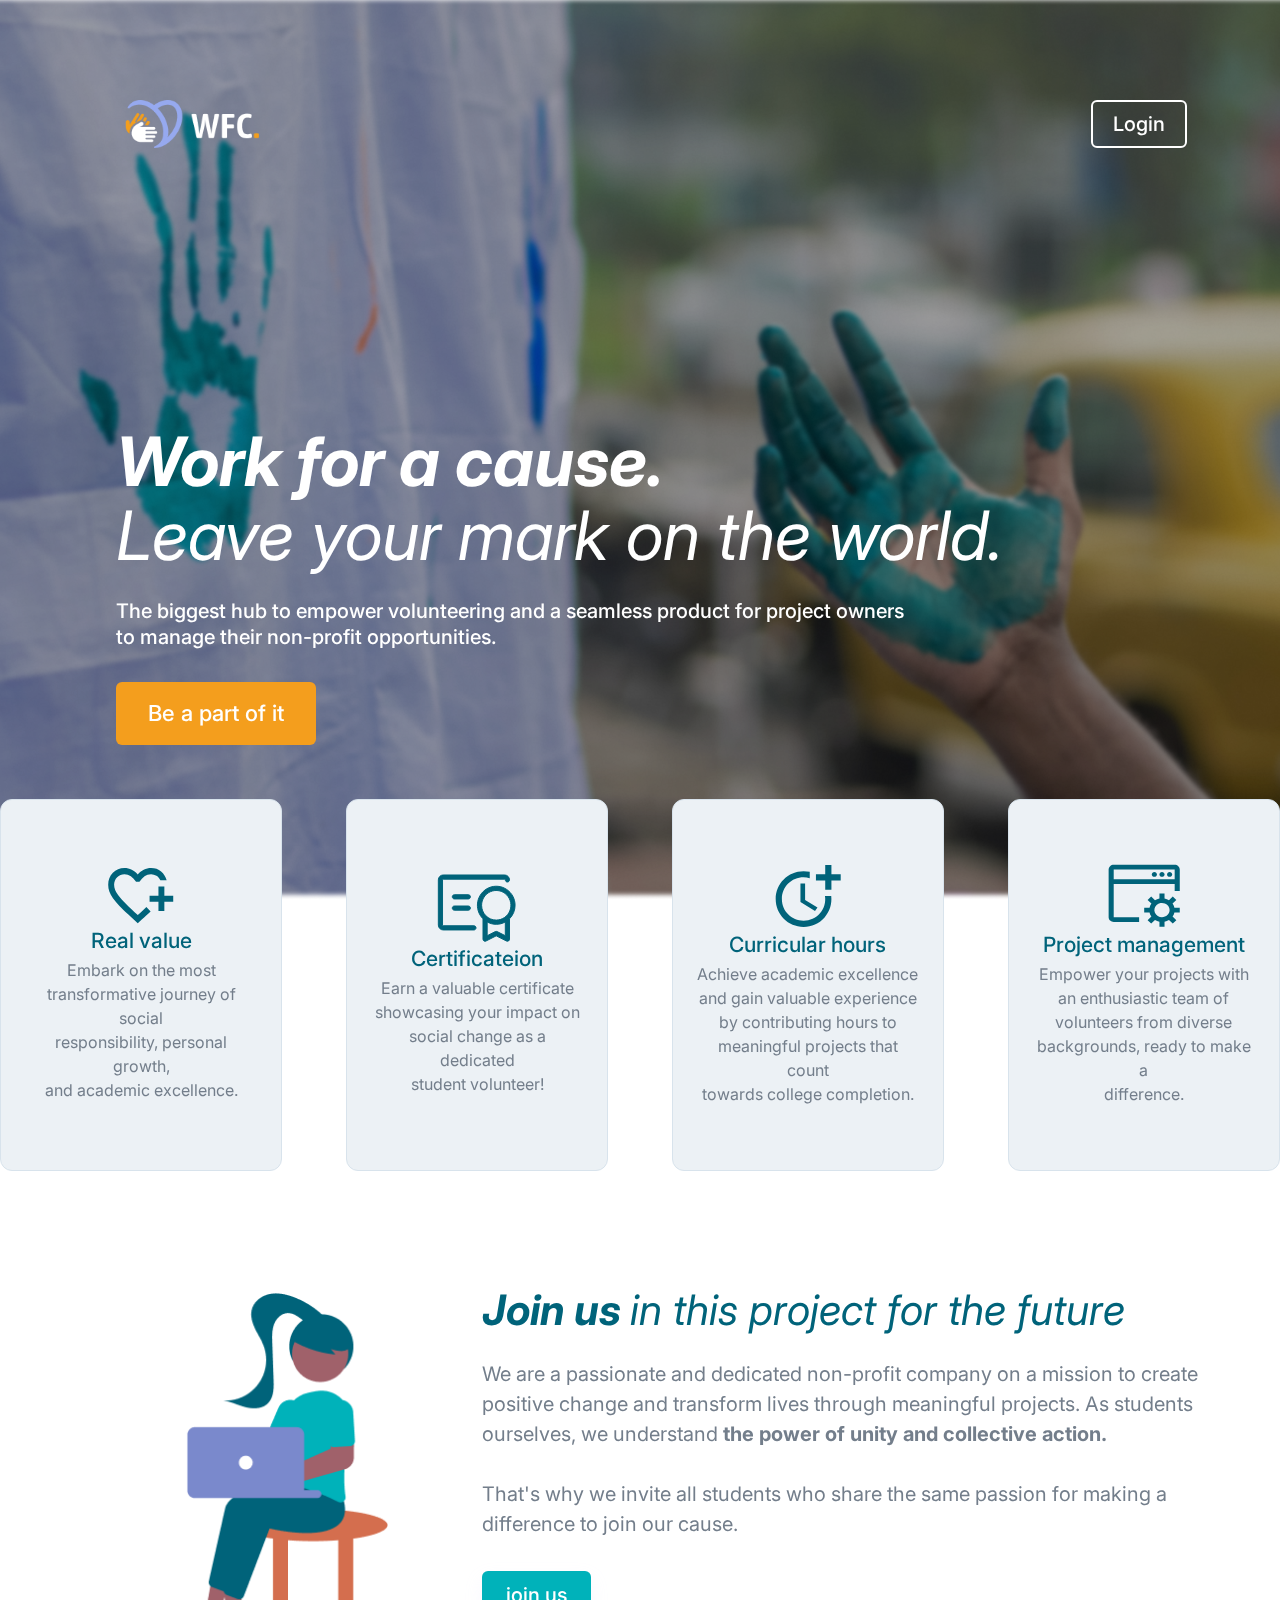
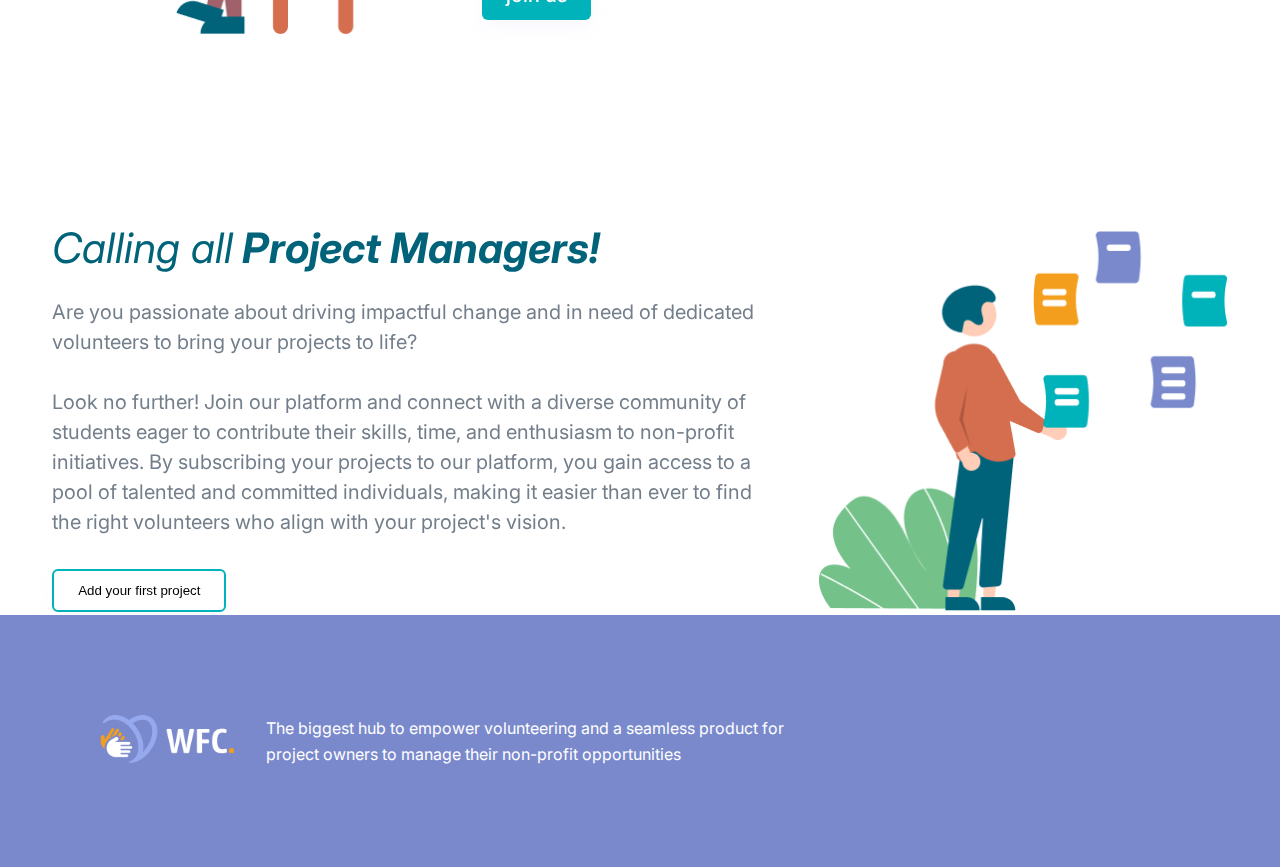
==== index.html @ 785ed345 "Projeto Base Finalizado" ====
<!DOCTYPE html>
<html lang="en">
<head>
    <meta charset="UTF-8">
    <meta name="viewport" content="width=device-width, initial-scale=1.0">
    <title>Landing Page</title>

    <!-- links -->
    <link rel="stylesheet" href="styles/vars.css">
    <link rel="stylesheet" href="styles/footer.css">
    <link rel="stylesheet" href="styles/header.css">
    <link rel="stylesheet" href="styles/main.css">

    <!-- Fonte -->
    <link rel="preconnect" href="https://fonts.googleapis.com">
    <link rel="preconnect" href="https://fonts.gstatic.com" crossorigin>
    <link href="https://fonts.googleapis.com/css2?family=Inter:ital,opsz,wght@0,14..32,100..900;1,14..32,100..900&display=swap" rel="stylesheet">

    
</head>
<body>
    <div>
    <img src="styles/imgs/christy-jacob-Mh-R3YrrHT8-unsplash 1.png" alt="background"
    class="backgroundImg">
    </div>

    <section class="header__section">
        
        <header>
            <div class="header__conteiner">
                <div class="header__conteiner__logo">
                    <img src="styles/imgs/LogoWFC.png" alt="logo">
                </div>
                <div class="header__conteiner__login">
                    <button>
                        Login
                    </button>
                </div>
            </div>
        </header>

        <div class="header__main__conteiner">
            <div class="header__main__title">
                Work for a cause.
                <br>
                <span>Leave your mark on the world.</span>
            </div>

            <div class="header__main__subtitle">
                The biggest hub to empower volunteering and a seamless product for project owners
                <br>
                to manage their non-profit opportunities.
            </div>

            <div class="header__main__button">
                <button>
                    Be a part of it
                </button>
            </div>

        </div>



    </section>

    <main>
        <div class="main__conteiner">
            <div class="main__cards__conteiner">
                <div class="main__card">
                    <img src="styles/imgs/Vector.svg" alt="Heart Logo"
                    class="heart__logo">
                    <span class="main__card__title">
                        Real value
                    </span>
                    <span class="main__card__description">
                        Embark on the most
                        <br>
                        transformative journey of social
                        <br>
                        responsibility, personal growth,
                        <br>
                        and academic excellence.
                    </span>
                </div>
                <div class="main__card">
                    <img src="styles/imgs/Vector (1).svg" alt="Certificate Logo"
                    class="certificateion__logo">
                    <span class="main__card__title">
                        Certificateion
                    </span>
                    <span class="main__card__description">
                        Earn a valuable certificate
                        <br>
                        showcasing your impact on
                        <br>
                        social change as a dedicated
                        <br>
                        student volunteer!
                    </span>
                </div>
                <div class="main__card">
                    <img src="styles/imgs/Group 9.svg" alt="Clock Logo"
                    class="clock__logo">
                    <span class="main__card__title">
                        Curricular hours
                    </span>
                    <span class="main__card__description">
                        Achieve academic excellence
                        <br>
                        and gain valuable experience
                        <br>
                        by contributing hours to
                        <br>
                        meaningful projects that count
                        <br>
                        towards college completion.
                    </span>
                </div>
                <div class="main__card">
                    <img src="styles/imgs/Group 7.svg" alt="Logo Archive"
                    class="archive__logo">
                    <span class="main__card__title">
                        Project management
                    </span>
                    <span class="main__card__description">
                        Empower your projects with
                        <br>
                        an enthusiastic team of
                        <br>
                        volunteers from diverse
                        <br>
                        backgrounds, ready to make a
                        <br>
                        difference.
                    </span>
                </div>
            </div>
            <div class="main__section1__container">
                <div class="main__section1__img">
                    <img src="styles/imgs/Group 10.png" alt="Image Cooperation">
                </div>
                <div class="main__section1__text">
                    <div class="main__section1__text__title">
                        Join us <span>in this project for the future</span>
                    </div>
                    <div class="main__section1__text__description">
                            We are a passionate and dedicated non-profit company on a mission to create
                            <br>
                            positive change and transform lives through meaningful projects. As students
                            <br>
                            ourselves, we understand <span>the power of unity and collective action.</span>
                            <br>
                            <br>
                            That's why we invite all students who share the same passion for making a
                            <br>
                            difference to join our cause.
                    </div>
                    <div class="main__section1__text__button">
                        <button>
                            join us
                        </button>
                    </div>
                </div>
            </div>

             <div>
                <!-- Isso aqui serve pra dar um "double gap" -->
             </div>

            <div class="main__section2__container">
                <div class="main__section2__text">
                    <div class="main__section2__title">
                        <span>Calling all</span> Project Managers!
                    </div>
                    <div class="main__section2__description">
                        Are you passionate about driving impactful change and in need of dedicated
                        <br>
                        volunteers to bring your projects to life?
                        <br>
                        <br>
                        Look no further! Join our platform and connect with a diverse community of
                        <br>
                        students eager to contribute their skills, time, and enthusiasm to non-profit
                        <br>
                        initiatives. By subscribing your projects to our platform, you gain access to a
                        <br>
                        pool of talented and committed individuals, making it easier than ever to find
                        <br>
                        the right volunteers who align with your project's vision. 
                    </div>
                    <div class="main__section2__button">
                        <button>
                            Add your first project
                        </button>
                    </div>
                </div>
                <div class="main__section__img">
                    <img src="styles/imgs/Group 11.png" alt="Image Product Manager">
                </div>
            </div>
        </div>
    </main>


    <footer>
        <div class="footer__conteiner">
            <div class="footer__message">
                <div class="footer__message__logo">
                    <img src="styles/imgs/LogoWFC.png" alt="logo">
                </div>
                <div class="footer__message__text">
                    <span>
                        The biggest hub to empower volunteering and a seamless product for
                        <br>
                        project owners to manage their non-profit opportunities
                    </span>
                </div>
            </div>
        </div>
    </footer>
</body>
</html>
---- styles/vars.css ----
:root {
    font-size: 16px; /* 1rem = 16px */
}

html, body {
    margin: 0;
    padding: 0;
    background-color: #FFFFFF;
  }

.backgroundImg {
    position: absolute;
}
---- styles/footer.css ----
.footer__conteiner {
    z-index: 2;
    background-color: #7A89CC;
    width: 100%;
    padding: 6.25rem 0;
    

    display: flex;
    align-items: center;

    position: sticky;
    bottom: 0;
    left: 0;
    right: 0;
}

.footer__message {
    margin-left: 6.25rem;

    display: flex;
    flex-direction: row;
    gap: 2rem;
}

.footer__message__text span {
    color: white;
    font-family: Inter;
    font-weight: 500px;
    font-size: 1 rem;
    line-height: 1.625rem;
    letter-spacing: 0%;
}

.footer__message__logo img {
    width: 8.375rem;
    height: 3rem;
}
---- styles/header.css ----
/* Section Heading Background */

.backgroundImg {
    width: 100%;
    height: 100%;
    filter: blur(6px);
    filter: brightness(65%);

    position: fixed;
    top: 0;
    left: 0;
    right: 0;
    z-index: 1;
}

/* Section Heading Header */

.header__conteiner {
    display: flex;
    flex-direction: row;
    justify-items: center;
    justify-content: space-between;
    
    position: sticky;
    width: 83vw;
    margin: 6.25rem 7.8rem 17rem 7.8rem;
    z-index: 2;
}

.header__conteiner__logo img {
    width: 8.375rem;
    height: 3rem;
}

.header__conteiner__login button {
    border: solid 2px #FFFFFF;
    width: 6rem;
    height: 3rem;
    border-radius: 6px;
    background: none;
    cursor: pointer;


    color: #FFFFFF;
    font-family: Inter;
    font-weight: 500;
    font-size: 1.25rem; 
    line-height: 1.5125rem; 
    letter-spacing: 0%;


    display: flex;
    justify-content: center;
    align-items: center;
}

/* Section Haeding Content */

.header__main__conteiner {
    position: relative;
    z-index: 2;
    margin-left: 7.25rem;

    display: flex;
    flex-direction: column;
}

.header__main__title {
    font-family: Inter;
    font-weight: 700;
    font-style: italic;
    font-size: 68px;
    line-height: 74px;
    letter-spacing: 0%;
    color: #FFFFFF;
    margin-bottom: 1.625rem;
}

.header__main__title span {
    font-family: Inter;
    font-weight: 400;
    font-size: 68px;
    line-height: 74px;
    letter-spacing: 0%;

}

.header__main__subtitle {
    font-family: Inter;
    font-weight: 500;
    font-size: 20px;
    line-height: 26px;
    letter-spacing: 0%;
    color: #FFFFFF;
    margin-bottom: 2rem;
}

.header__main__button button {
    padding: 1rem 2rem 1rem 2rem ;
    border-radius: 6px;
    border: none;
    background-color: #F49E1D;

    font-family: Inter;
    font-weight: 500;
    font-size: 1.375rem;
    line-height: 31.47px;
    letter-spacing: 0%;
    color: #FFFFFF;
    margin-bottom: 3.375rem;

}
---- styles/main.css ----
.main__conteiner {
    z-index: 2;
    position: relative;
    
    display: flex;
    justify-content: center;
    flex-direction: column;
    gap: 5rem;
    background: linear-gradient(to bottom, transparent 0%, transparent 20%,#FFFFFF 20%, #FFFFFF 100% );
}

/* Main Cards */

.main__cards__conteiner {
    display: flex;
    flex-direction: row;
    gap: 4rem;
    justify-content: center;
    background: linear-gradient(to bottom, transparent 0%, transparent 30%, #FFFFFF 30%, #FFFFFF 100%);

}

.main__card {
    display: flex;
    flex-direction: column;
    justify-content: center;
    align-items: center;

    border-radius: 12px;
    border: solid 1px #D8E3EC;
    background-color: #ECF1F5;
    
    padding: 4rem 1.5rem 4rem 1.5rem;
}

/* Main Cards Logos */

.heart__logo {
    color: #00637A;
    width: 4.1rem;
    height: 3.5rem;
}

.certificateion__logo {
    color: #00637A;
    width: 5rem;
    height: 4.25rem;
}

.clock__logo {
    color: #00637A;
    width: 4.125rem;
    height: 4rem;
}

.archive__logo {
    color: #00637A;
    width: 4.5rem;
    height: 4rem;
}

/* Main Cards Titles & Subtitles */

.main__card__title {
    font-family: Inter;
    font-weight: 500;
    font-size: 21px;
    line-height: 34px;
    letter-spacing: 0%;
    text-align: center;
    color: #00637A;
}

.main__card__description {
    font-family: Inter;
    font-weight: 400;
    font-size: 16px;
    line-height: 24px;
    letter-spacing: 0%;
    color: #737E8B;
    text-align: center;
}

/* Main Section 1*/

.main__section1__container {
    background-color: #FFFFFF;
    padding: 2.625rem 0 2.625rem 0;

    display: flex;
    flex-direction: row;
    justify-content: center;
}

.main__section1__img {
    width: 25rem;
    height: 21rem;

    display: flex;
    justify-content: center;
}

.main__section1__img img {
    width: 13.3rem;
    height: 21.3rem;
}

.main__section1__text {
    display: flex;
    flex-direction: column;
    gap: 2rem;
}

.main__section1__text__title span {
    font-family: Inter;
    font-weight: 400;
    font-size: 42px;
    line-height: 34px;
    letter-spacing: 0%;
    color: #00637A;
}

.main__section1__text__title {
    font-family: Inter;
    font-weight: 700;
    font-style: italic;
    font-size: 42px;
    line-height: 34px;
    letter-spacing: 0%;
    color: #00637A;
}

.main__section1__text__description {
    font-family: Inter;
    font-weight: 400;
    font-size: 20px;
    line-height: 30px;
    letter-spacing: 0%;
    color: #737E8B;
}

.main__section1__text__description span {
    font-family: Inter;
    font-weight: 700;
    font-size: 20px;
    line-height: 30px;
    letter-spacing: 0%;
    color: #737E8B;

}

.main__section1__text__button button {
    padding: 0.75rem 1.5rem 0.75rem 1.5rem;
    border-radius: 6px;
    background-color: #00B2BA;
    border: none;
    cursor: pointer;

    box-shadow: 0px 8px 18px 0px #D5D1FF26;

    font-family: Inter;
    font-weight: 500;
    font-size: 20px;
    line-height: 24.2px;
    letter-spacing: 0%;
    color: #FFFFFF;
}

/* Main Section 2 */

.main__section2__container {
    background-color: #FFFFFF;

    display: flex;
    justify-content: center;
    flex-direction: row;
    gap: 4rem;
}

.main__section2__text {
    display: flex;
    flex-direction: column;
    gap: 2rem;
}

.main__section2__title {
    font-family: Inter;
    font-weight: 700;
    font-style: italic;
    font-size: 42px;
    line-height: 34px;
    letter-spacing: 0%;
    color: #00637A;
}

.main__section2__title span {
    font-family: Inter;
    font-weight: 400;
    font-size: 42px;
    line-height: 34px;
    letter-spacing: 0%;
    color: #00637A;
}

.main__section2__description {
    font-family: Inter;
    font-weight: 400;
    font-size: 20px;
    line-height: 30px;
    letter-spacing: 0%;
    color: #737E8B;
}

.main__section2__button button {
    border: solid 2px #00B2BA;
    box-shadow: 0px 8px 18px 0px #D5D1FF26;
    background: none;
    padding: 0.75rem 1.5rem 0.75rem 1.5rem;
    text-align: center;
    border-radius: 6px;
    cursor: pointer;
}

.main__section__img img {
    width: 25.6rem;
    height: 23.75rem;
}
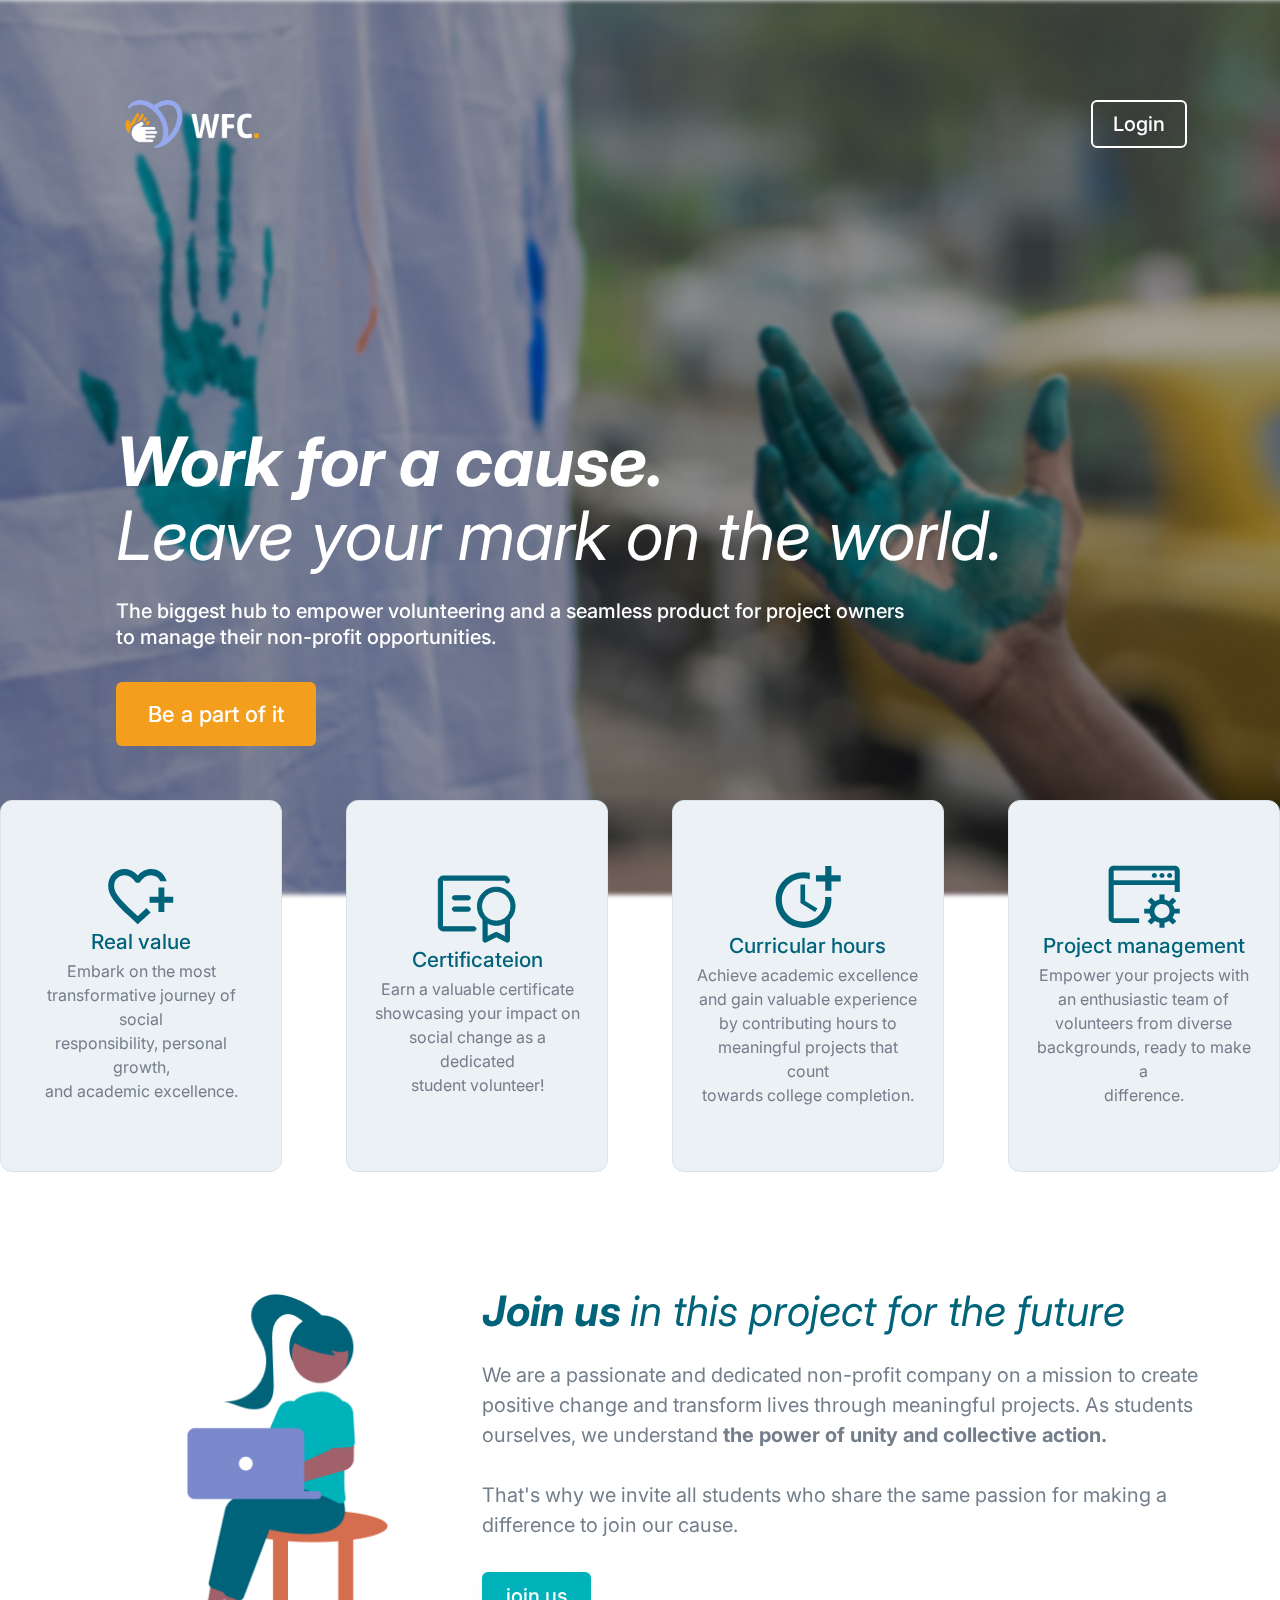
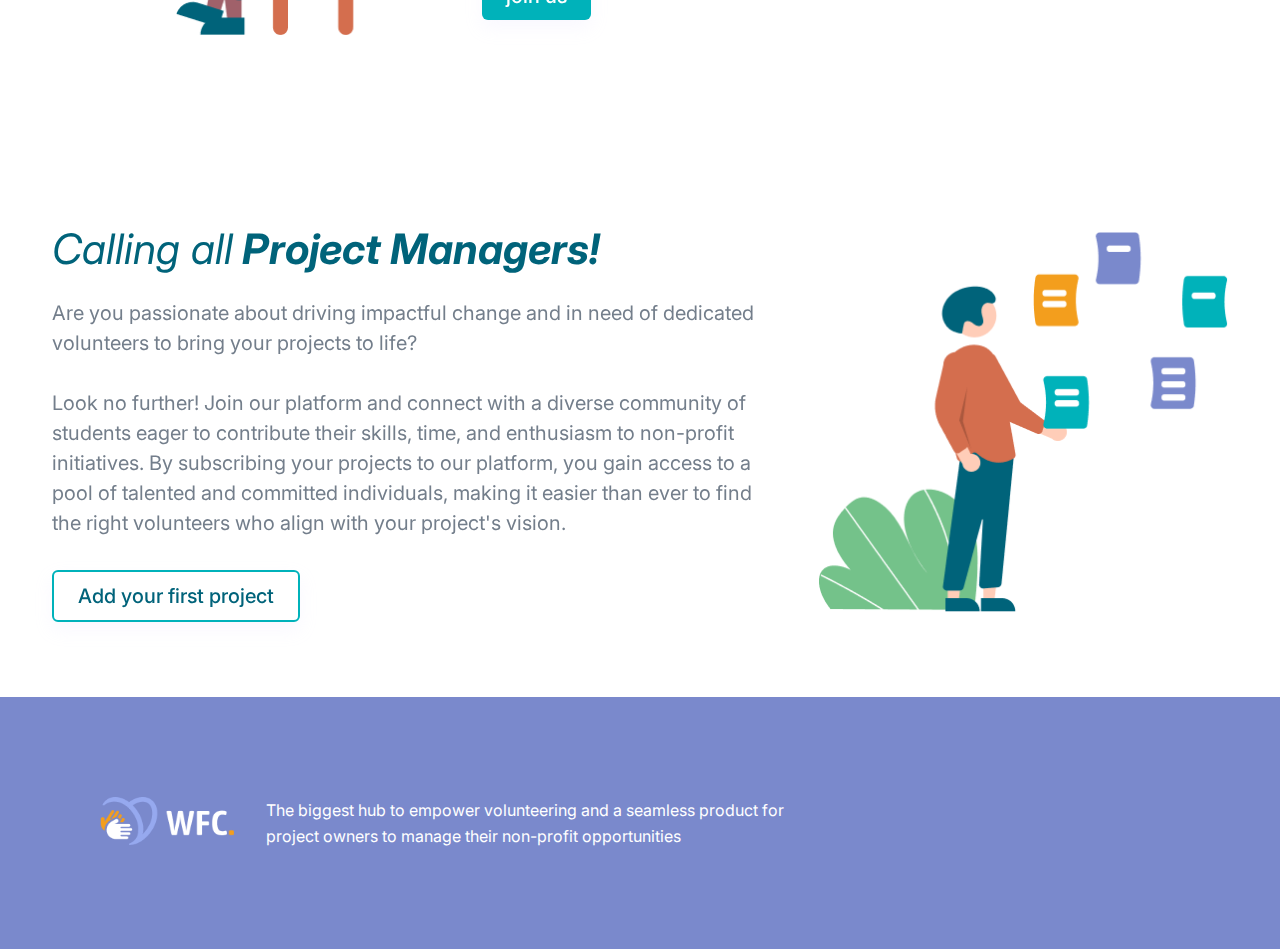
==== commit 3c86a7bc: "Correção Fontes Rem" ====
--- a/index.html
+++ b/index.html
@@ -27,6 +27,7 @@
     <section class="header__section">
         
         <header>
+            <!-- Criar Menu Estatico com background Blur -->
             <div class="header__conteiner">
                 <div class="header__conteiner__logo">
                     <img src="styles/imgs/LogoWFC.png" alt="logo">
@@ -210,11 +211,9 @@
                     <img src="styles/imgs/LogoWFC.png" alt="logo">
                 </div>
                 <div class="footer__message__text">
-                    <span>
-                        The biggest hub to empower volunteering and a seamless product for
-                        <br>
-                        project owners to manage their non-profit opportunities
-                    </span>
+                    The biggest hub to empower volunteering and a seamless product for
+                    <br>
+                    project owners to manage their non-profit opportunities
                 </div>
             </div>
         </div>
--- a/styles/vars.css
+++ b/styles/vars.css
@@ -1,13 +1,5 @@
-:root {
-    font-size: 16px; /* 1rem = 16px */
-}
-
 html, body {
     margin: 0;
     padding: 0;
     background-color: #FFFFFF;
-  }
-
-.backgroundImg {
-    position: absolute;
-}
+  }--- a/styles/footer.css
+++ b/styles/footer.css
@@ -22,7 +22,7 @@
     gap: 2rem;
 }
 
-.footer__message__text span {
+.footer__message__text {
     color: white;
     font-family: Inter;
     font-weight: 500px;
--- a/styles/header.css
+++ b/styles/header.css
@@ -69,7 +69,7 @@
     font-family: Inter;
     font-weight: 700;
     font-style: italic;
-    font-size: 68px;
+    font-size: 4.25rem;
     line-height: 74px;
     letter-spacing: 0%;
     color: #FFFFFF;
@@ -79,7 +79,7 @@
 .header__main__title span {
     font-family: Inter;
     font-weight: 400;
-    font-size: 68px;
+    font-size: 4.25rem;
     line-height: 74px;
     letter-spacing: 0%;
 
@@ -88,8 +88,8 @@
 .header__main__subtitle {
     font-family: Inter;
     font-weight: 500;
-    font-size: 20px;
-    line-height: 26px;
+    font-size: 1.25rem;
+    line-height: 1.625rem;
     letter-spacing: 0%;
     color: #FFFFFF;
     margin-bottom: 2rem;
@@ -104,7 +104,7 @@
     font-family: Inter;
     font-weight: 500;
     font-size: 1.375rem;
-    line-height: 31.47px;
+    line-height: 2rem;
     letter-spacing: 0%;
     color: #FFFFFF;
     margin-bottom: 3.375rem;
--- a/styles/main.css
+++ b/styles/main.css
@@ -16,7 +16,7 @@
     flex-direction: row;
     gap: 4rem;
     justify-content: center;
-    background: linear-gradient(to bottom, transparent 0%, transparent 30%, #FFFFFF 30%, #FFFFFF 100%);
+    background: linear-gradient(to bottom, transparent 0%, transparent 40%, #FFFFFF 40%, #FFFFFF 100%);
 
 }
 
@@ -64,7 +64,7 @@
 .main__card__title {
     font-family: Inter;
     font-weight: 500;
-    font-size: 21px;
+    font-size: 1.3rem;
     line-height: 34px;
     letter-spacing: 0%;
     text-align: center;
@@ -74,8 +74,8 @@
 .main__card__description {
     font-family: Inter;
     font-weight: 400;
-    font-size: 16px;
-    line-height: 24px;
+    font-size: 1rem;
+    line-height: 1.5rem;
     letter-spacing: 0%;
     color: #737E8B;
     text-align: center;
@@ -114,8 +114,8 @@
 .main__section1__text__title span {
     font-family: Inter;
     font-weight: 400;
-    font-size: 42px;
-    line-height: 34px;
+    font-size: 2.625rem;
+    line-height: 2.125rem;
     letter-spacing: 0%;
     color: #00637A;
 }
@@ -124,8 +124,8 @@
     font-family: Inter;
     font-weight: 700;
     font-style: italic;
-    font-size: 42px;
-    line-height: 34px;
+    font-size: 2.625rem;
+    line-height: 2.125rem;
     letter-spacing: 0%;
     color: #00637A;
 }
@@ -133,8 +133,8 @@
 .main__section1__text__description {
     font-family: Inter;
     font-weight: 400;
-    font-size: 20px;
-    line-height: 30px;
+    font-size: 1.25rem;
+    line-height: 1.875rem;
     letter-spacing: 0%;
     color: #737E8B;
 }
@@ -142,8 +142,8 @@
 .main__section1__text__description span {
     font-family: Inter;
     font-weight: 700;
-    font-size: 20px;
-    line-height: 30px;
+    font-size: 1.25rem;
+    line-height: 1.875rem;
     letter-spacing: 0%;
     color: #737E8B;
 
@@ -160,8 +160,8 @@
 
     font-family: Inter;
     font-weight: 500;
-    font-size: 20px;
-    line-height: 24.2px;
+    font-size: 1.25rem;
+    line-height: 1.5rem;
     letter-spacing: 0%;
     color: #FFFFFF;
 }
@@ -175,6 +175,7 @@
     justify-content: center;
     flex-direction: row;
     gap: 4rem;
+    margin-bottom: 4.7rem;
 }
 
 .main__section2__text {
@@ -187,8 +188,8 @@
     font-family: Inter;
     font-weight: 700;
     font-style: italic;
-    font-size: 42px;
-    line-height: 34px;
+    font-size: 2.625rem;
+    line-height: 2.125rem;
     letter-spacing: 0%;
     color: #00637A;
 }
@@ -196,8 +197,8 @@
 .main__section2__title span {
     font-family: Inter;
     font-weight: 400;
-    font-size: 42px;
-    line-height: 34px;
+    font-size: 2.625rem;
+    line-height: 2.125rem;
     letter-spacing: 0%;
     color: #00637A;
 }
@@ -205,8 +206,8 @@
 .main__section2__description {
     font-family: Inter;
     font-weight: 400;
-    font-size: 20px;
-    line-height: 30px;
+    font-size: 1.25rem;
+    line-height: 1.875rem;
     letter-spacing: 0%;
     color: #737E8B;
 }
@@ -219,6 +220,13 @@
     text-align: center;
     border-radius: 6px;
     cursor: pointer;
+
+    font-family: Inter;
+    font-weight: 500;
+    font-size: 1.25rem;
+    line-height: 1.5rem;
+    letter-spacing: 0%;
+    color: #00637A;
 }
 
 .main__section__img img {
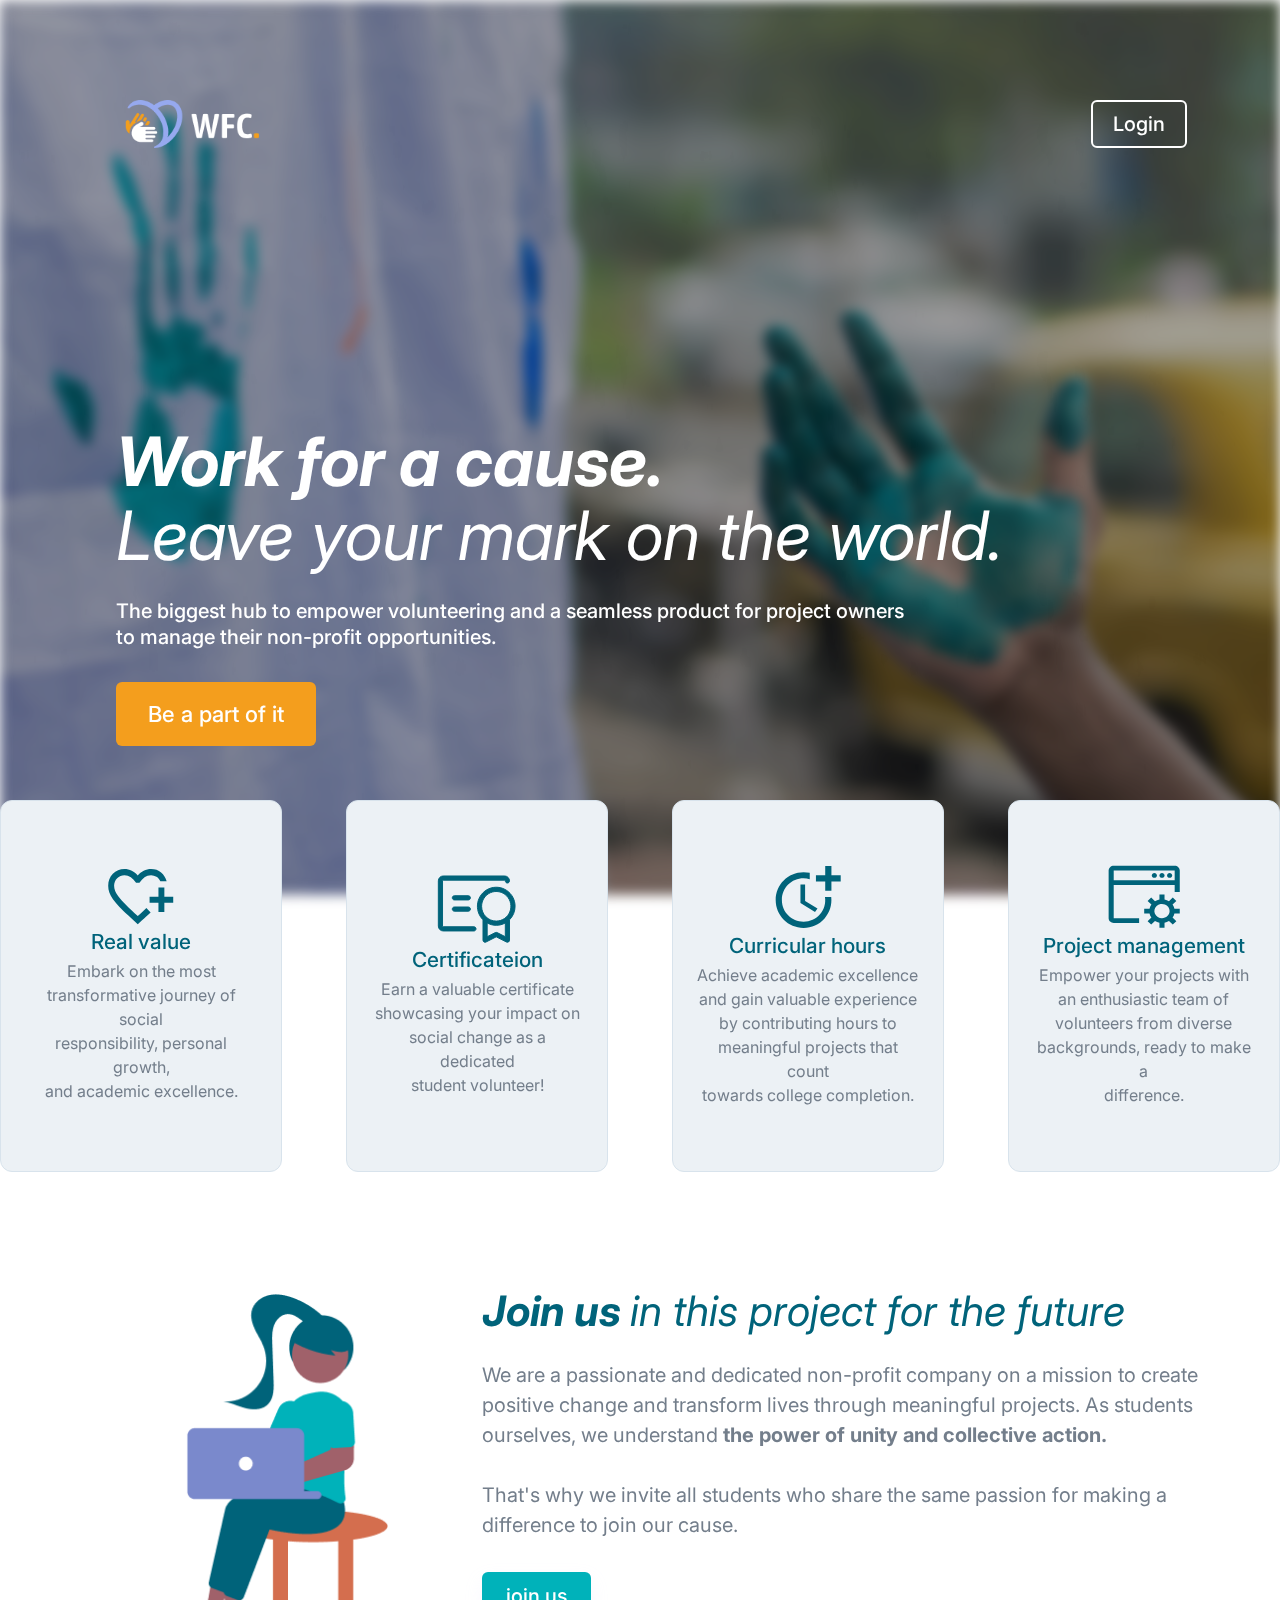
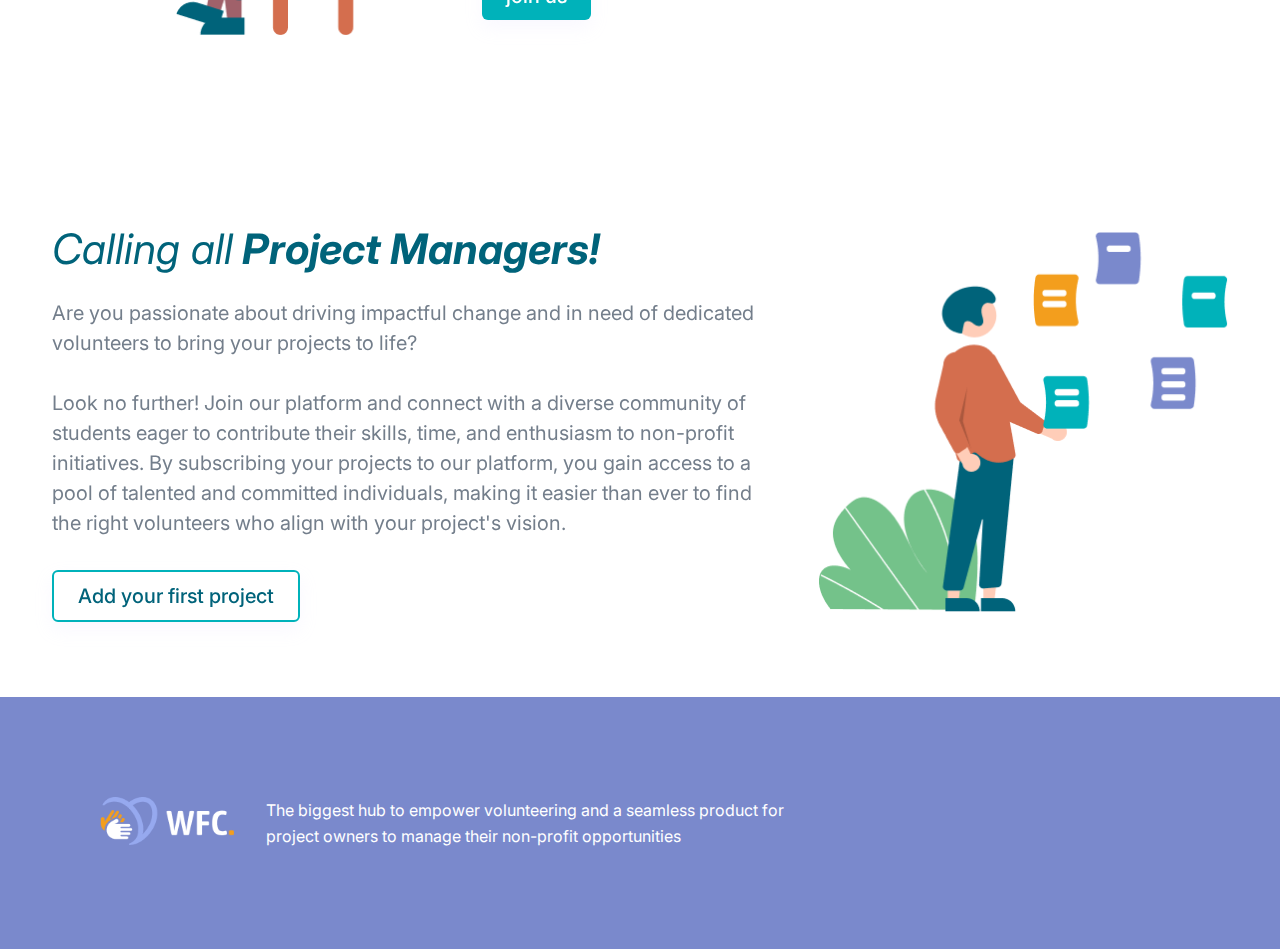
==== commit 8463d151: "Background e Vars" ====
--- a/index.html
+++ b/index.html
@@ -19,13 +19,7 @@
     
 </head>
 <body>
-    <div>
-    <img src="styles/imgs/christy-jacob-Mh-R3YrrHT8-unsplash 1.png" alt="background"
-    class="backgroundImg">
-    </div>
-
     <section class="header__section">
-        
         <header>
             <!-- Criar Menu Estatico com background Blur -->
             <div class="header__conteiner">
--- a/styles/vars.css
+++ b/styles/vars.css
@@ -1,5 +1,32 @@
 html, body {
     margin: 0;
     padding: 0;
-    background-color: #FFFFFF;
-  }+  }
+
+body::before {
+    content: "";
+    position: fixed;
+    filter: blur(6px) brightness(65%);
+    top: 0;
+    left: 0;
+    width: 100%;
+    height: 100%;
+    background-image: url("../styles/imgs/christy-jacob-Mh-R3YrrHT8-unsplash\ 1.png");
+    background-attachment: fixed;
+    background-size: cover;
+    background-position: center;
+    z-index: -1;
+  }
+  
+
+  :root {
+    --color-one: #FFFFFF;
+    --color-two: #ECF1F5;
+    --color-three: #D8E3EC;
+    --color-four: #00637A;
+    --color-five: #737E8B;
+    --color-six: #F49E1D;
+    --color-seven: #7A89CC;
+    --color-eigth: #00B2BA;
+  }
+  --- a/styles/footer.css
+++ b/styles/footer.css
@@ -1,10 +1,9 @@
 .footer__conteiner {
     z-index: 2;
-    background-color: #7A89CC;
+    background-color: var(--color-seven);
     width: 100%;
     padding: 6.25rem 0;
     
-
     display: flex;
     align-items: center;
 
@@ -23,7 +22,7 @@
 }
 
 .footer__message__text {
-    color: white;
+    color: var(--color-one);
     font-family: Inter;
     font-weight: 500px;
     font-size: 1 rem;
@@ -34,5 +33,4 @@
 .footer__message__logo img {
     width: 8.375rem;
     height: 3rem;
-}
-
+}--- a/styles/header.css
+++ b/styles/header.css
@@ -1,18 +1,3 @@
-/* Section Heading Background */
-
-.backgroundImg {
-    width: 100%;
-    height: 100%;
-    filter: blur(6px);
-    filter: brightness(65%);
-
-    position: fixed;
-    top: 0;
-    left: 0;
-    right: 0;
-    z-index: 1;
-}
-
 /* Section Heading Header */
 
 .header__conteiner {
@@ -33,21 +18,19 @@
 }
 
 .header__conteiner__login button {
-    border: solid 2px #FFFFFF;
+    border: solid 2px var(--color-one);
     width: 6rem;
     height: 3rem;
     border-radius: 6px;
     background: none;
     cursor: pointer;
 
-
-    color: #FFFFFF;
+    color: var(--color-one);
     font-family: Inter;
     font-weight: 500;
     font-size: 1.25rem; 
     line-height: 1.5125rem; 
     letter-spacing: 0%;
-
 
     display: flex;
     justify-content: center;
@@ -72,7 +55,7 @@
     font-size: 4.25rem;
     line-height: 74px;
     letter-spacing: 0%;
-    color: #FFFFFF;
+    color: var(--color-one);
     margin-bottom: 1.625rem;
 }
 
@@ -82,7 +65,6 @@
     font-size: 4.25rem;
     line-height: 74px;
     letter-spacing: 0%;
-
 }
 
 .header__main__subtitle {
@@ -91,22 +73,21 @@
     font-size: 1.25rem;
     line-height: 1.625rem;
     letter-spacing: 0%;
-    color: #FFFFFF;
+    color: var(--color-one);
     margin-bottom: 2rem;
 }
 
 .header__main__button button {
-    padding: 1rem 2rem 1rem 2rem ;
+    padding: 1rem 2rem 1rem 2rem;
     border-radius: 6px;
     border: none;
-    background-color: #F49E1D;
+    background-color: var(--color-six);
 
     font-family: Inter;
     font-weight: 500;
     font-size: 1.375rem;
     line-height: 2rem;
     letter-spacing: 0%;
-    color: #FFFFFF;
+    color: var(--color-one);
     margin-bottom: 3.375rem;
-
-}+}
--- a/styles/main.css
+++ b/styles/main.css
@@ -6,7 +6,7 @@
     justify-content: center;
     flex-direction: column;
     gap: 5rem;
-    background: linear-gradient(to bottom, transparent 0%, transparent 20%,#FFFFFF 20%, #FFFFFF 100% );
+    background: linear-gradient(to bottom, transparent 0%, transparent 20%, var(--color-one) 20%, var(--color-one) 100% );
 }
 
 /* Main Cards */
@@ -16,8 +16,7 @@
     flex-direction: row;
     gap: 4rem;
     justify-content: center;
-    background: linear-gradient(to bottom, transparent 0%, transparent 40%, #FFFFFF 40%, #FFFFFF 100%);
-
+    background: linear-gradient(to bottom, transparent 0%, transparent 40%, var(--color-one) 40%, var(--color-one) 100%);
 }
 
 .main__card {
@@ -27,8 +26,8 @@
     align-items: center;
 
     border-radius: 12px;
-    border: solid 1px #D8E3EC;
-    background-color: #ECF1F5;
+    border: solid 1px var(--color-three);
+    background-color: var(--color-two);
     
     padding: 4rem 1.5rem 4rem 1.5rem;
 }
@@ -36,25 +35,25 @@
 /* Main Cards Logos */
 
 .heart__logo {
-    color: #00637A;
+    color: var(--color-four);
     width: 4.1rem;
     height: 3.5rem;
 }
 
 .certificateion__logo {
-    color: #00637A;
+    color: var(--color-four);
     width: 5rem;
     height: 4.25rem;
 }
 
 .clock__logo {
-    color: #00637A;
+    color: var(--color-four);
     width: 4.125rem;
     height: 4rem;
 }
 
 .archive__logo {
-    color: #00637A;
+    color: var(--color-four);
     width: 4.5rem;
     height: 4rem;
 }
@@ -68,7 +67,7 @@
     line-height: 34px;
     letter-spacing: 0%;
     text-align: center;
-    color: #00637A;
+    color: var(--color-four);
 }
 
 .main__card__description {
@@ -77,14 +76,14 @@
     font-size: 1rem;
     line-height: 1.5rem;
     letter-spacing: 0%;
-    color: #737E8B;
+    color: var(--color-five);
     text-align: center;
 }
 
 /* Main Section 1*/
 
 .main__section1__container {
-    background-color: #FFFFFF;
+    background-color: var(--color-one);
     padding: 2.625rem 0 2.625rem 0;
 
     display: flex;
@@ -117,7 +116,7 @@
     font-size: 2.625rem;
     line-height: 2.125rem;
     letter-spacing: 0%;
-    color: #00637A;
+    color: var(--color-four);
 }
 
 .main__section1__text__title {
@@ -127,7 +126,7 @@
     font-size: 2.625rem;
     line-height: 2.125rem;
     letter-spacing: 0%;
-    color: #00637A;
+    color: var(--color-four);
 }
 
 .main__section1__text__description {
@@ -136,7 +135,7 @@
     font-size: 1.25rem;
     line-height: 1.875rem;
     letter-spacing: 0%;
-    color: #737E8B;
+    color: var(--color-five);
 }
 
 .main__section1__text__description span {
@@ -145,14 +144,13 @@
     font-size: 1.25rem;
     line-height: 1.875rem;
     letter-spacing: 0%;
-    color: #737E8B;
-
+    color: var(--color-five);
 }
 
 .main__section1__text__button button {
     padding: 0.75rem 1.5rem 0.75rem 1.5rem;
     border-radius: 6px;
-    background-color: #00B2BA;
+    background-color: var(--color-eigth);
     border: none;
     cursor: pointer;
 
@@ -163,13 +161,13 @@
     font-size: 1.25rem;
     line-height: 1.5rem;
     letter-spacing: 0%;
-    color: #FFFFFF;
+    color: var(--color-one);
 }
 
 /* Main Section 2 */
 
 .main__section2__container {
-    background-color: #FFFFFF;
+    background-color: var(--color-one);
 
     display: flex;
     justify-content: center;
@@ -191,7 +189,7 @@
     font-size: 2.625rem;
     line-height: 2.125rem;
     letter-spacing: 0%;
-    color: #00637A;
+    color: var(--color-four);
 }
 
 .main__section2__title span {
@@ -200,7 +198,7 @@
     font-size: 2.625rem;
     line-height: 2.125rem;
     letter-spacing: 0%;
-    color: #00637A;
+    color: var(--color-four);
 }
 
 .main__section2__description {
@@ -209,7 +207,7 @@
     font-size: 1.25rem;
     line-height: 1.875rem;
     letter-spacing: 0%;
-    color: #737E8B;
+    color: var(--color-five);
 }
 
 .main__section2__button button {
@@ -226,12 +224,10 @@
     font-size: 1.25rem;
     line-height: 1.5rem;
     letter-spacing: 0%;
-    color: #00637A;
+    color: var(--color-four);
 }
 
 .main__section__img img {
     width: 25.6rem;
     height: 23.75rem;
 }
-
-
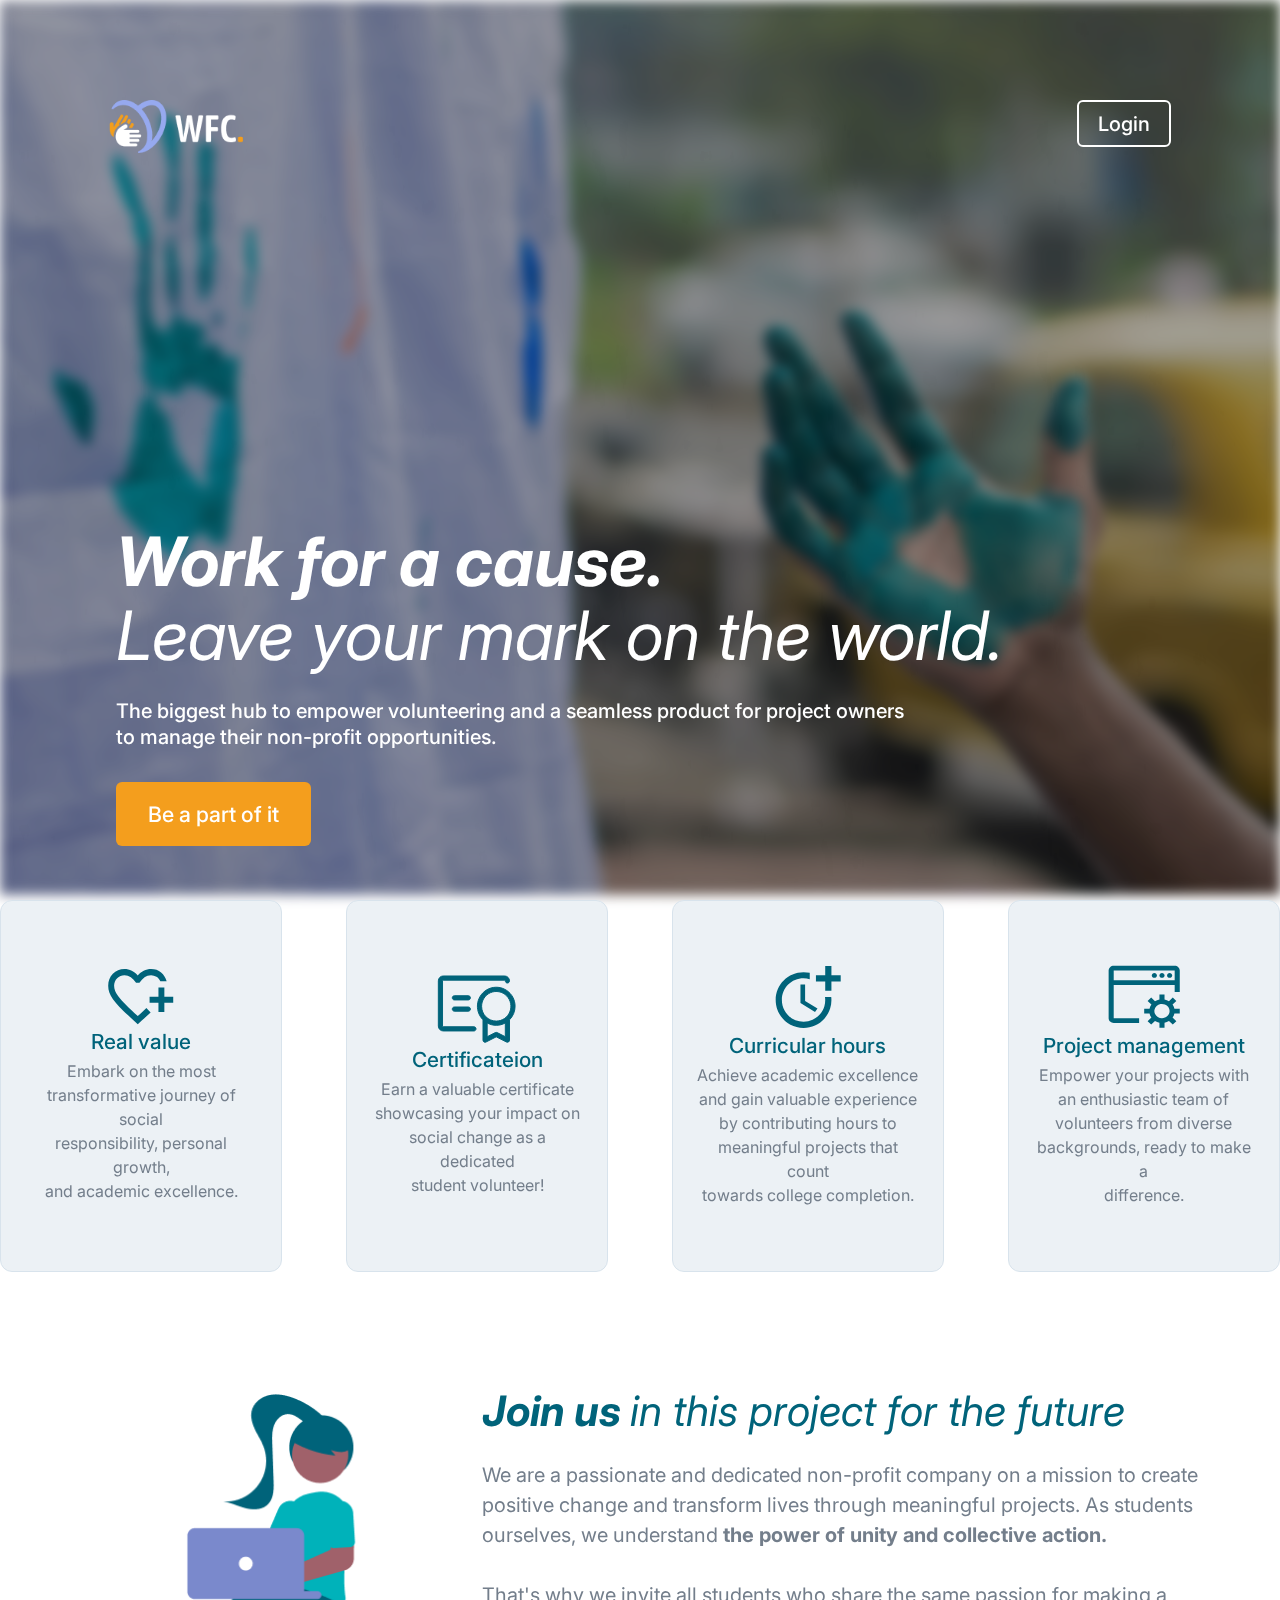
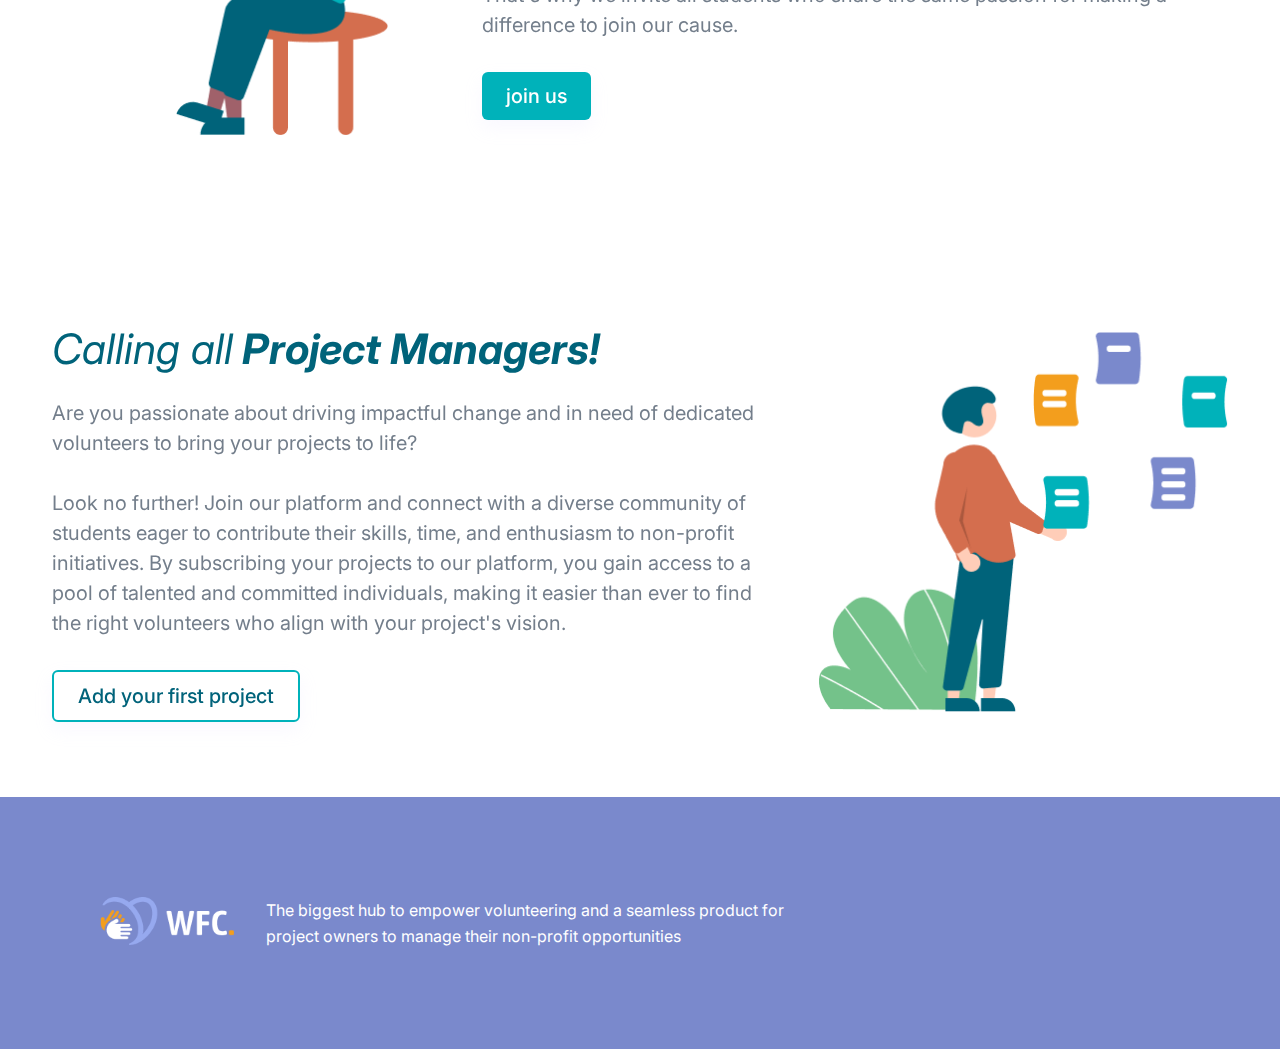
==== commit 5ab00d89: "Layout Flexivel e Inicio de Responsividade" ====
--- a/index.html
+++ b/index.html
@@ -10,6 +10,7 @@
     <link rel="stylesheet" href="styles/footer.css">
     <link rel="stylesheet" href="styles/header.css">
     <link rel="stylesheet" href="styles/main.css">
+    <link rel="stylesheet" href="styles/media-queries.css">
 
     <!-- Fonte -->
     <link rel="preconnect" href="https://fonts.googleapis.com">
@@ -19,45 +20,40 @@
     
 </head>
 <body>
-    <section class="header__section">
         <header>
-            <!-- Criar Menu Estatico com background Blur -->
             <div class="header__conteiner">
-                <div class="header__conteiner__logo">
-                    <img src="styles/imgs/LogoWFC.png" alt="logo">
-                </div>
-                <div class="header__conteiner__login">
+                <div class="header__conteiner__content">
+                    <div class="header__conteiner__logo">
+                        <img src="styles/imgs/LogoWFC.png" alt="logo">
+                    </div>
+                    <div class="header__conteiner__login">
+                        <button>
+                            Login
+                        </button>
+                    </div>
+                </div>
+            </div>
+
+            <div class="header__main__conteiner">
+                <div class="header__main__title">
+                    Work for a cause.
+                    <br>
+                    <span>Leave your mark on the world.</span>
+                </div>
+    
+                <div class="header__main__subtitle">
+                    The biggest hub to empower volunteering and a seamless product for project owners
+                    <br>
+                    to manage their non-profit opportunities.
+                </div>
+    
+                <div class="header__main__button">
                     <button>
-                        Login
+                        Be a part of it
                     </button>
                 </div>
             </div>
         </header>
-
-        <div class="header__main__conteiner">
-            <div class="header__main__title">
-                Work for a cause.
-                <br>
-                <span>Leave your mark on the world.</span>
-            </div>
-
-            <div class="header__main__subtitle">
-                The biggest hub to empower volunteering and a seamless product for project owners
-                <br>
-                to manage their non-profit opportunities.
-            </div>
-
-            <div class="header__main__button">
-                <button>
-                    Be a part of it
-                </button>
-            </div>
-
-        </div>
-
-
-
-    </section>
 
     <main>
         <div class="main__conteiner">
@@ -212,5 +208,7 @@
             </div>
         </div>
     </footer>
+
+    <script src="script.js/teste"></script>
 </body>
 </html>--- a/styles/vars.css
+++ b/styles/vars.css
@@ -18,7 +18,6 @@
     z-index: -1;
   }
   
-
   :root {
     --color-one: #FFFFFF;
     --color-two: #ECF1F5;
@@ -29,4 +28,3 @@
     --color-seven: #7A89CC;
     --color-eigth: #00B2BA;
   }
-  --- a/styles/header.css
+++ b/styles/header.css
@@ -1,6 +1,18 @@
 /* Section Heading Header */
 
+header {
+    display: flex;
+    flex-direction: column;
+    height: 100vh;
+}
+
 .header__conteiner {
+    display: flex;
+    justify-content: center;
+    margin: 6.25rem 0 auto 0;
+}
+
+.header__conteiner__content {
     display: flex;
     flex-direction: row;
     justify-items: center;
@@ -8,19 +20,18 @@
     
     position: sticky;
     width: 83vw;
-    margin: 6.25rem 7.8rem 17rem 7.8rem;
-    z-index: 2;
+    z-index: 3;
 }
 
 .header__conteiner__logo img {
     width: 8.375rem;
-    height: 3rem;
+    height: auto;
+    max-width: 100%;
 }
 
 .header__conteiner__login button {
     border: solid 2px var(--color-one);
-    width: 6rem;
-    height: 3rem;
+    padding: 0.6rem 1.2rem;
     border-radius: 6px;
     background: none;
     cursor: pointer;
@@ -28,7 +39,7 @@
     color: var(--color-one);
     font-family: Inter;
     font-weight: 500;
-    font-size: 1.25rem; 
+    font-size: clamp(1rem, calc(0.9rem + 0.5vw), 1.25rem);
     line-height: 1.5125rem; 
     letter-spacing: 0%;
 
@@ -52,7 +63,7 @@
     font-family: Inter;
     font-weight: 700;
     font-style: italic;
-    font-size: 4.25rem;
+    font-size: clamp(3rem, calc(2.5rem + 2.5vw), 4.25rem);
     line-height: 74px;
     letter-spacing: 0%;
     color: var(--color-one);
@@ -62,7 +73,7 @@
 .header__main__title span {
     font-family: Inter;
     font-weight: 400;
-    font-size: 4.25rem;
+    font-size: clamp(3rem, calc(2.5rem + 2.5vw), 4.25rem);
     line-height: 74px;
     letter-spacing: 0%;
 }
@@ -70,7 +81,7 @@
 .header__main__subtitle {
     font-family: Inter;
     font-weight: 500;
-    font-size: 1.25rem;
+    font-size: clamp(1rem, calc(0.9rem + 0.5vw), 1.25rem);
     line-height: 1.625rem;
     letter-spacing: 0%;
     color: var(--color-one);
@@ -85,9 +96,11 @@
 
     font-family: Inter;
     font-weight: 500;
-    font-size: 1.375rem;
+    font-size: clamp(1rem, calc(1rem + 0.42vw), 1.375rem);
     line-height: 2rem;
     letter-spacing: 0%;
     color: var(--color-one);
+
+    /* Flexibilidade de 730px até 1080px de altura */
     margin-bottom: 3.375rem;
 }
--- a/styles/media-queries.css
+++ b/styles/media-queries.css
@@ -0,0 +1,9 @@
+@media (max-width: 480px) {
+    .header__conteiner {
+        margin: 10px 0 auto 0;
+    }
+}
+
+@media (max-width: 768px) {
+    
+}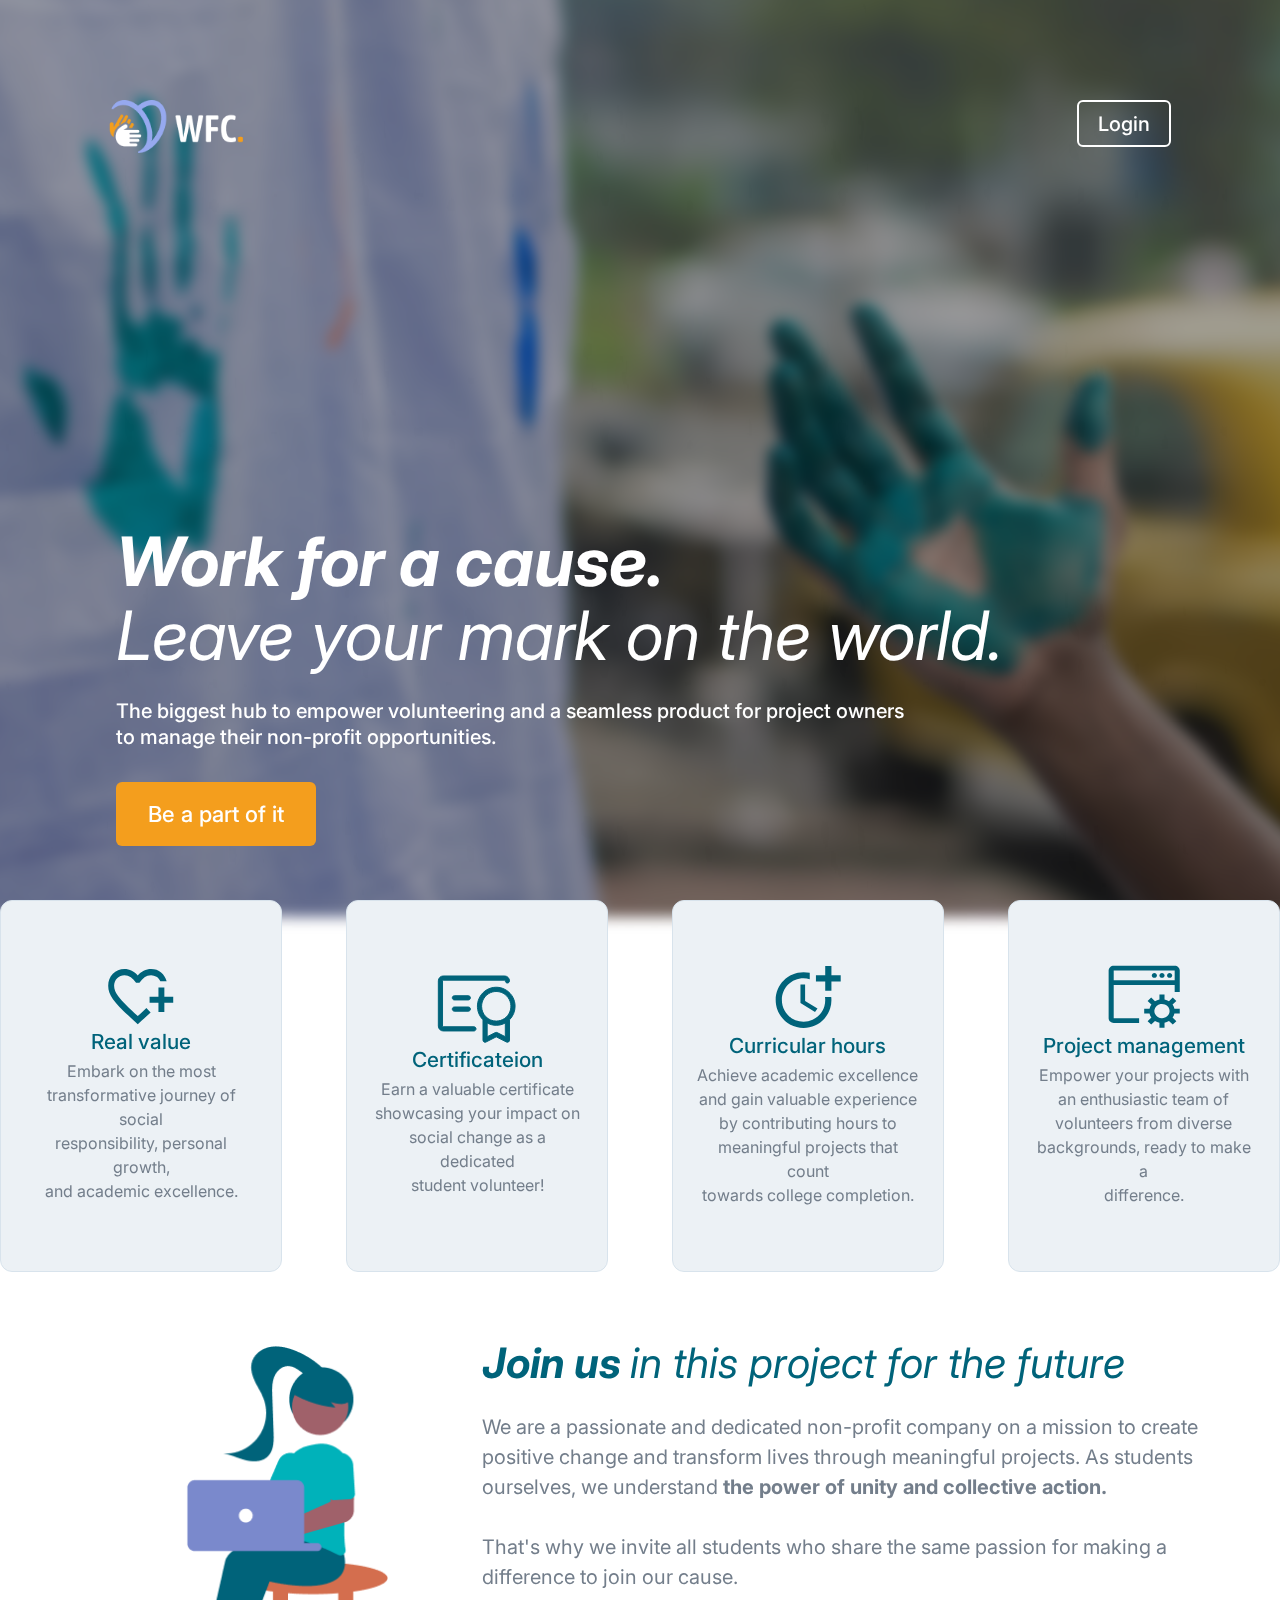
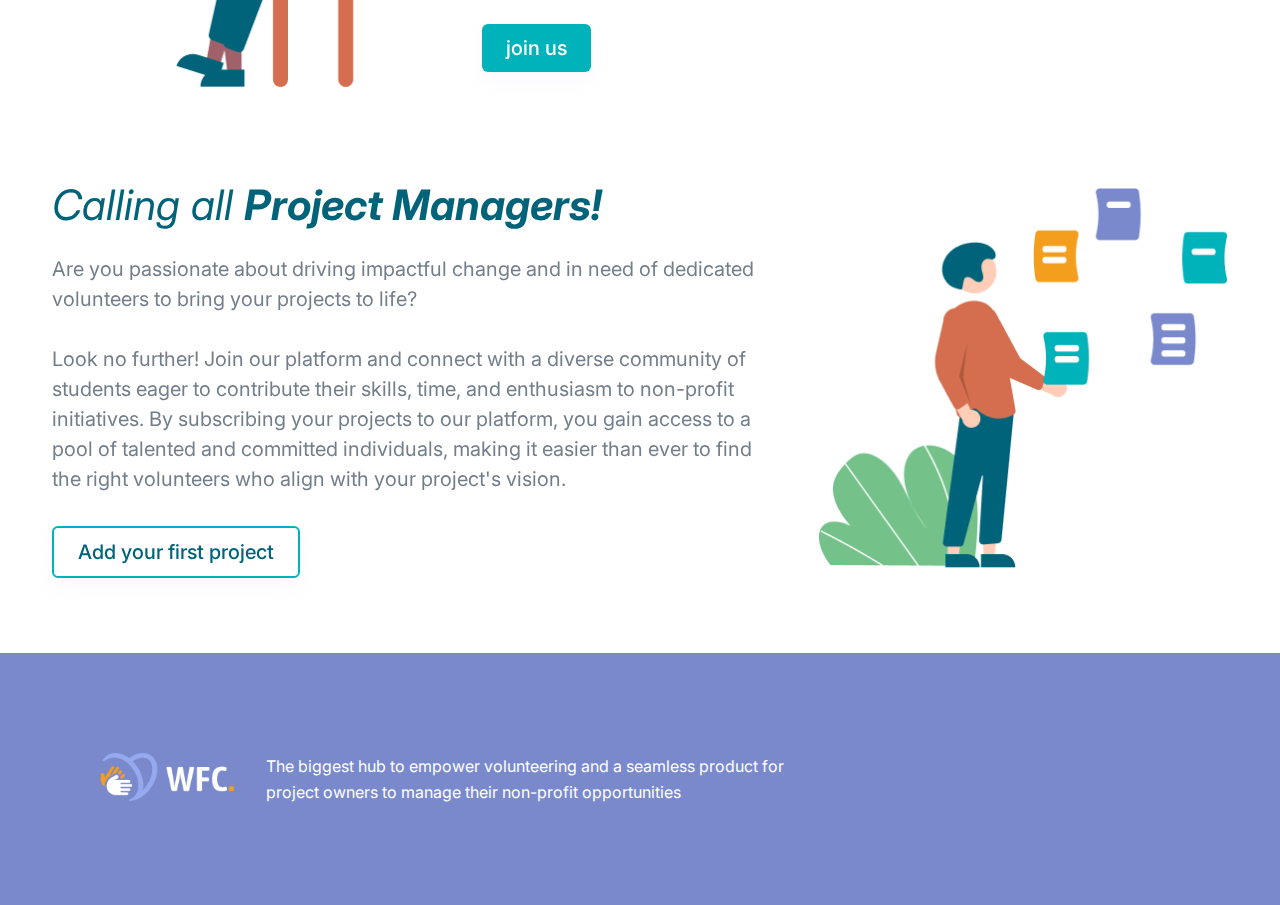
==== commit 1443bcc7: "Responsividade Mobile" ====
--- a/index.html
+++ b/index.html
@@ -43,7 +43,7 @@
     
                 <div class="header__main__subtitle">
                     The biggest hub to empower volunteering and a seamless product for project owners
-                    <br>
+                    <br class="media__break">
                     to manage their non-profit opportunities.
                 </div>
     
@@ -66,11 +66,11 @@
                     </span>
                     <span class="main__card__description">
                         Embark on the most
-                        <br>
+                        <br class="media__break">
                         transformative journey of social
-                        <br>
+                        <br class="media__break">
                         responsibility, personal growth,
-                        <br>
+                        <br class="media__break">
                         and academic excellence.
                     </span>
                 </div>
@@ -82,11 +82,11 @@
                     </span>
                     <span class="main__card__description">
                         Earn a valuable certificate
-                        <br>
+                        <br class="media__break">
                         showcasing your impact on
-                        <br>
+                        <br class="media__break">
                         social change as a dedicated
-                        <br>
+                        <br class="media__break">
                         student volunteer!
                     </span>
                 </div>
@@ -98,13 +98,13 @@
                     </span>
                     <span class="main__card__description">
                         Achieve academic excellence
-                        <br>
+                        <br class="media__break">
                         and gain valuable experience
-                        <br>
+                        <br class="media__break">
                         by contributing hours to
-                        <br>
+                        <br class="media__break">
                         meaningful projects that count
-                        <br>
+                        <br class="media__break">
                         towards college completion.
                     </span>
                 </div>
@@ -116,13 +116,13 @@
                     </span>
                     <span class="main__card__description">
                         Empower your projects with
-                        <br>
+                        <br class="media__break">
                         an enthusiastic team of
-                        <br>
+                        <br class="media__break">
                         volunteers from diverse
-                        <br>
+                        <br class="media__break">
                         backgrounds, ready to make a
-                        <br>
+                        <br class="media__break">
                         difference.
                     </span>
                 </div>
@@ -133,18 +133,20 @@
                 </div>
                 <div class="main__section1__text">
                     <div class="main__section1__text__title">
-                        Join us <span>in this project for the future</span>
+                        Join us <span>in this project
+                            <br class="media__break__opposite">
+                            for the future</span>
                     </div>
                     <div class="main__section1__text__description">
                             We are a passionate and dedicated non-profit company on a mission to create
-                            <br>
+                            <br class="media__break">
                             positive change and transform lives through meaningful projects. As students
-                            <br>
+                            <br class="media__break">
                             ourselves, we understand <span>the power of unity and collective action.</span>
                             <br>
                             <br>
                             That's why we invite all students who share the same passion for making a
-                            <br>
+                            <br class="media__break">
                             difference to join our cause.
                     </div>
                     <div class="main__section1__text__button">
@@ -162,22 +164,27 @@
             <div class="main__section2__container">
                 <div class="main__section2__text">
                     <div class="main__section2__title">
-                        <span>Calling all</span> Project Managers!
+                        <span>Calling all
+                        <br class="media__break__opposite">
+                        </span> Project Managers!
                     </div>
                     <div class="main__section2__description">
                         Are you passionate about driving impactful change and in need of dedicated
-                        <br>
+                        <br class="media__break">
                         volunteers to bring your projects to life?
                         <br>
                         <br>
                         Look no further! Join our platform and connect with a diverse community of
-                        <br>
+                        <br class="media__break">
                         students eager to contribute their skills, time, and enthusiasm to non-profit
-                        <br>
-                        initiatives. By subscribing your projects to our platform, you gain access to a
-                        <br>
+                        <br class="media__break">
+                        initiatives.
+                        <br class="media__break__opposite">
+                        <br class="media__break__opposite">
+                        By subscribing your projects to our platform, you gain access to a
+                        <br class="media__break">
                         pool of talented and committed individuals, making it easier than ever to find
-                        <br>
+                        <br class="media__break">
                         the right volunteers who align with your project's vision. 
                     </div>
                     <div class="main__section2__button">
@@ -202,7 +209,7 @@
                 </div>
                 <div class="footer__message__text">
                     The biggest hub to empower volunteering and a seamless product for
-                    <br>
+                    <br class="media__break">
                     project owners to manage their non-profit opportunities
                 </div>
             </div>
--- a/styles/vars.css
+++ b/styles/vars.css
@@ -6,11 +6,12 @@
 body::before {
     content: "";
     position: fixed;
-    filter: blur(6px) brightness(65%);
+    filter: brightness(65%) blur(6px);
     top: 0;
     left: 0;
     width: 100%;
     height: 100%;
+    transform: scale(1.05);
     background-image: url("../styles/imgs/christy-jacob-Mh-R3YrrHT8-unsplash\ 1.png");
     background-attachment: fixed;
     background-size: cover;
--- a/styles/footer.css
+++ b/styles/footer.css
@@ -25,7 +25,7 @@
     color: var(--color-one);
     font-family: Inter;
     font-weight: 500px;
-    font-size: 1 rem;
+    font-size: 1rem;
     line-height: 1.625rem;
     letter-spacing: 0%;
 }
--- a/styles/header.css
+++ b/styles/header.css
@@ -39,7 +39,7 @@
     color: var(--color-one);
     font-family: Inter;
     font-weight: 500;
-    font-size: clamp(1rem, calc(0.9rem + 0.5vw), 1.25rem);
+    font-size: 1.25rem;
     line-height: 1.5125rem; 
     letter-spacing: 0%;
 
@@ -63,7 +63,7 @@
     font-family: Inter;
     font-weight: 700;
     font-style: italic;
-    font-size: clamp(3rem, calc(2.5rem + 2.5vw), 4.25rem);
+    font-size: 4.25rem;
     line-height: 74px;
     letter-spacing: 0%;
     color: var(--color-one);
@@ -73,7 +73,7 @@
 .header__main__title span {
     font-family: Inter;
     font-weight: 400;
-    font-size: clamp(3rem, calc(2.5rem + 2.5vw), 4.25rem);
+    font-size: 4.25rem;
     line-height: 74px;
     letter-spacing: 0%;
 }
@@ -81,7 +81,7 @@
 .header__main__subtitle {
     font-family: Inter;
     font-weight: 500;
-    font-size: clamp(1rem, calc(0.9rem + 0.5vw), 1.25rem);
+    font-size: 1.25rem;
     line-height: 1.625rem;
     letter-spacing: 0%;
     color: var(--color-one);
@@ -96,11 +96,9 @@
 
     font-family: Inter;
     font-weight: 500;
-    font-size: clamp(1rem, calc(1rem + 0.42vw), 1.375rem);
+    font-size: 1.375rem;
     line-height: 2rem;
     letter-spacing: 0%;
     color: var(--color-one);
-
-    /* Flexibilidade de 730px até 1080px de altura */
     margin-bottom: 3.375rem;
 }
--- a/styles/main.css
+++ b/styles/main.css
@@ -5,7 +5,7 @@
     display: flex;
     justify-content: center;
     flex-direction: column;
-    gap: 5rem;
+    gap: 2rem;
     background: linear-gradient(to bottom, transparent 0%, transparent 20%, var(--color-one) 20%, var(--color-one) 100% );
 }
 
@@ -108,6 +108,10 @@
     display: flex;
     flex-direction: column;
     gap: 2rem;
+}
+
+.media__break__opposite {
+    display: none;
 }
 
 .main__section1__text__title span {
--- a/styles/media-queries.css
+++ b/styles/media-queries.css
@@ -1,8 +1,201 @@
+/* Mobile */
+
 @media (max-width: 480px) {
+    /* Start Header */
+
+    header {
+        height: auto;
+        width: 100vw;
+    }
+
     .header__conteiner {
-        margin: 10px 0 auto 0;
+        margin: 2.5vh 0 3rem 0;
+    }
+
+    .header__conteiner__content {
+        width: 95vw;
+    }
+
+    .header__conteiner__logo img {
+        width: 6.375rem;
+    }
+
+    .header__conteiner__login button {
+        border: solid 2px var(--color-one);
+        padding: 0.4rem 0.8rem;
+        font-size: 1.25rem;
+    }
+
+    .header__main__conteiner {
+        display: flex;
+        justify-content: center;
+        align-items: center;
+        margin: 0 3vw;
+    }
+
+    .header__main__title {
+        font-size: 2.25rem;
+        line-height: 37px;
+        margin-bottom: 2rem;
+        display: flex;
+        justify-content: center;
+        flex-direction: column;
+        text-align: left;
+    }
+
+    .header__main__title span {
+        font-size: 2.25rem;
+        line-height: 37px;
+        display: flex;
+        text-align: left;
+    }
+
+    .header__main__subtitle {
+        font-size: 1rem;
+        line-height: 1.25rem;
+        display: flex;
+        justify-content: center;
+        margin-bottom: 2rem;
+        text-align: left;
+    }
+
+    .media__break {
+        display: none;
+    }
+
+    .header__main__button {
+        display: flex;
+        justify-content: center;
+    }
+
+    .header__main__button button {
+        margin-bottom: 2rem;
+    }
+
+    /* end header */
+
+    /* start Cards */
+
+    .main__cards__conteiner {
+        flex-direction: column;
+        padding: 2.5vw;
+        background: var(--color-one);
+        border-radius: 12px 12px 0 0;
+        gap: 1.5rem;
+    }
+
+    .main__card {
+        padding: 1rem;
+        display: flex;
+        flex-wrap: wrap;
+        flex-direction: row;
+
+    }
+
+    .main__card__title {
+        line-height: 16px;
+        order: 1;
+        flex-basis: 100%;
+
+        text-align: center;
+        margin-bottom: 2.5vw;
+    }
+
+    .main__card img {
+        order: 2;
+        flex-grow: 0;
+        flex-shrink: 0;
+        flex-basis: auto;
+
+        margin-right: 10px;
+    }
+
+    .main__card__description {
+        order: 3;
+        flex: 1;
+        
+        line-height: 1.2rem;
+        font-size: 1rem;
+        text-align: left;
+    }
+    /* End Cards */
+
+    /* Start Main Section1 */
+
+    .main__section1__container {
+        flex-direction: column;
+        padding: 0 2.5vw;
+    }
+
+    .media__break__opposite {
+        display: block;
+    }
+
+    .main__section1__text__title {
+        font-size: 2rem;
+        text-align: center;
+    }
+
+    .main__section1__text__title span {
+        font-size: 2rem;
+    }
+
+    .main__section1__text__button {
+        text-align: center;
+    }
+
+    .main__section1__img {
+        display: none;
+    }
+
+    /* Main Section 2 */
+
+    .main__section2__container {
+        flex-direction: column;
+        padding: 0 2.5vw;
+        margin-bottom: 0;
+    }
+
+    .main__section2__title {
+        font-size: 2rem;
+        text-align: center;
+    }
+
+    .main__section2__title span {
+        font-size: 2rem;
+    }
+
+    .main__section__img img {
+        display: none;
+    }
+
+    .main__section2__button {
+        text-align: center;
+    }
+
+    /* Footer */
+
+    .footer__conteiner {
+        padding: 2rem 0;
+    }
+    .footer__message {
+        margin: 0;
+        flex-direction: column;
+        gap: 1rem;
+    }
+
+    .footer__message__text {
+        font-size: 1rem;
+        padding: 0 2.5vw;
+        text-align: center;
+    }
+
+    .footer__message__logo {
+        text-align: center;
     }
 }
+
+/* Tablet */
 
 @media (max-width: 768px) {
     
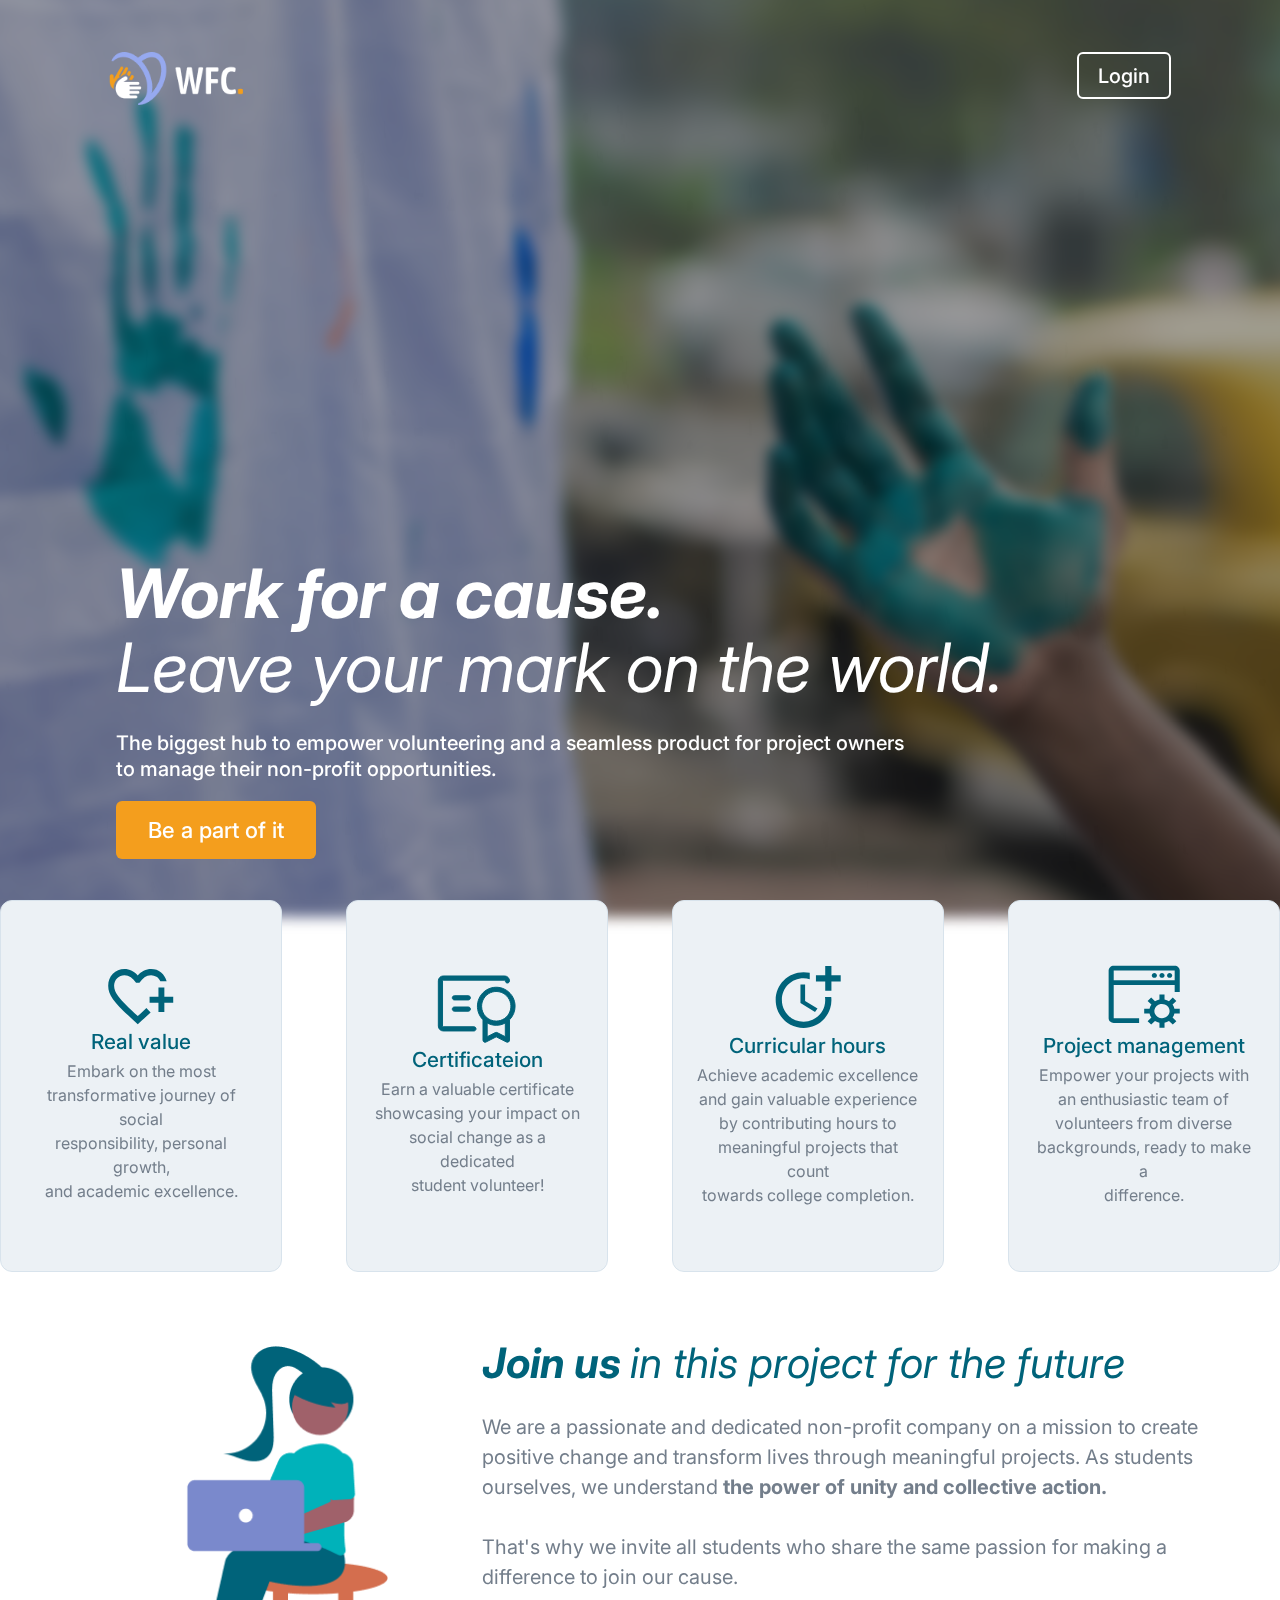
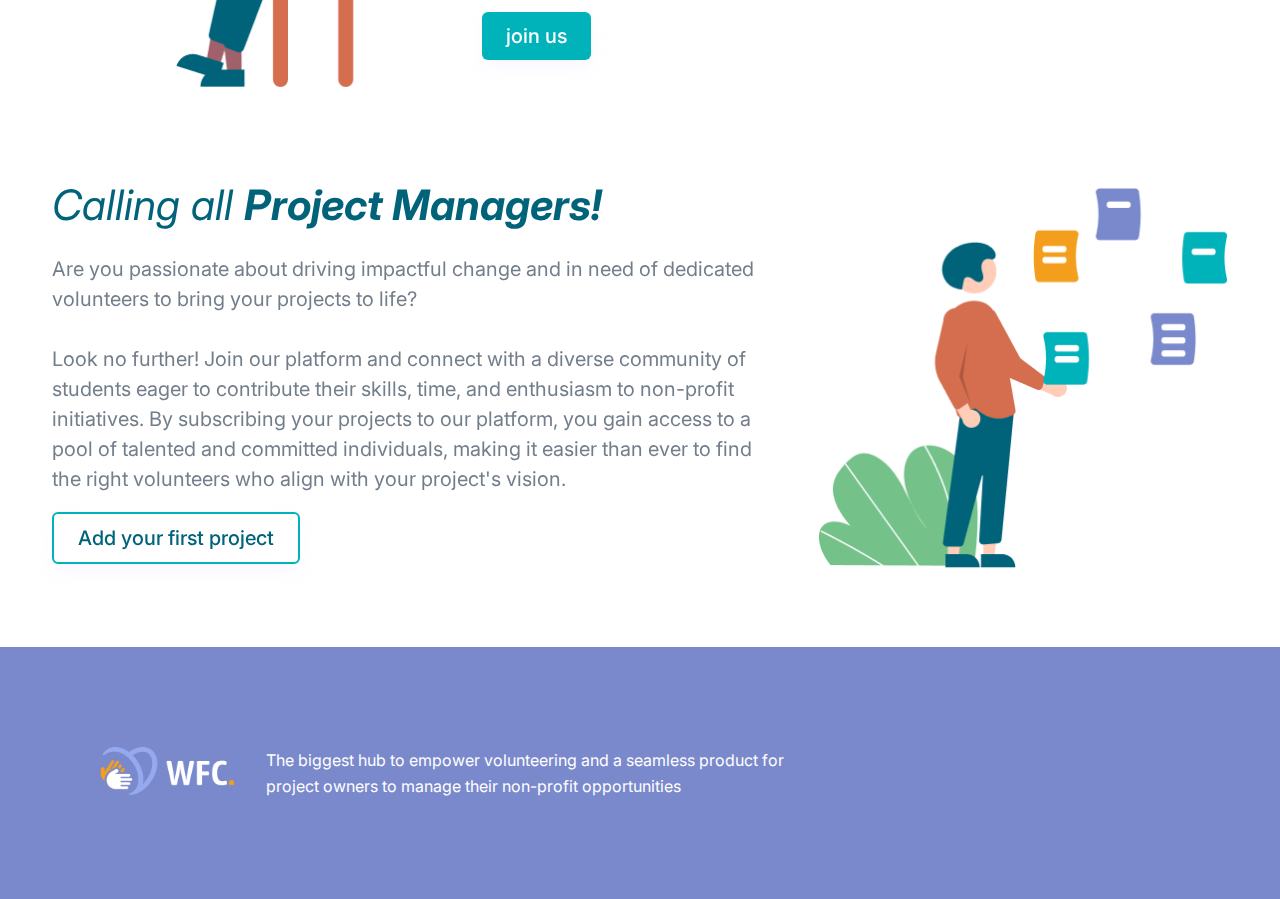
==== commit fe65b1af: "Files Cleaned and sign-up" ====
--- a/index.html
+++ b/index.html
@@ -6,11 +6,11 @@
     <title>Landing Page</title>
 
     <!-- links -->
-    <link rel="stylesheet" href="styles/vars.css">
-    <link rel="stylesheet" href="styles/footer.css">
-    <link rel="stylesheet" href="styles/header.css">
-    <link rel="stylesheet" href="styles/main.css">
-    <link rel="stylesheet" href="styles/media-queries.css">
+    <link rel="stylesheet" href="styles/landing-page/vars.css">
+    <link rel="stylesheet" href="styles/landing-page/footer.css">
+    <link rel="stylesheet" href="styles/landing-page/header.css">
+    <link rel="stylesheet" href="styles/landing-page/main.css">
+    <link rel="stylesheet" href="styles/landing-page/media-queries.css">
 
     <!-- Fonte -->
     <link rel="preconnect" href="https://fonts.googleapis.com">
@@ -24,12 +24,12 @@
             <div class="header__conteiner">
                 <div class="header__conteiner__content">
                     <div class="header__conteiner__logo">
-                        <img src="styles/imgs/LogoWFC.png" alt="logo">
+                        <img src="./styles/imgs/LogoWFC.png" alt="logo">
                     </div>
                     <div class="header__conteiner__login">
-                        <button>
+                        <a id="buttonLogin1" href="login.html" target="_self">
                             Login
-                        </button>
+                        </a>
                     </div>
                 </div>
             </div>
@@ -48,9 +48,9 @@
                 </div>
     
                 <div class="header__main__button">
-                    <button>
+                    <a id="buttonSignUp1" href="sign-up.html" target="_self">
                         Be a part of it
-                    </button>
+                    </a>
                 </div>
             </div>
         </header>
@@ -59,7 +59,7 @@
         <div class="main__conteiner">
             <div class="main__cards__conteiner">
                 <div class="main__card">
-                    <img src="styles/imgs/Vector.svg" alt="Heart Logo"
+                    <img src="./styles/imgs/Vector.svg" alt="Heart Logo"
                     class="heart__logo">
                     <span class="main__card__title">
                         Real value
@@ -75,7 +75,7 @@
                     </span>
                 </div>
                 <div class="main__card">
-                    <img src="styles/imgs/Vector (1).svg" alt="Certificate Logo"
+                    <img src="./styles/imgs/Vector (1).svg" alt="Certificate Logo"
                     class="certificateion__logo">
                     <span class="main__card__title">
                         Certificateion
@@ -91,7 +91,7 @@
                     </span>
                 </div>
                 <div class="main__card">
-                    <img src="styles/imgs/Group 9.svg" alt="Clock Logo"
+                    <img src="./styles/imgs/Group 9.svg" alt="Clock Logo"
                     class="clock__logo">
                     <span class="main__card__title">
                         Curricular hours
@@ -109,7 +109,7 @@
                     </span>
                 </div>
                 <div class="main__card">
-                    <img src="styles/imgs/Group 7.svg" alt="Logo Archive"
+                    <img src="./styles/imgs/Group 7.svg" alt="Logo Archive"
                     class="archive__logo">
                     <span class="main__card__title">
                         Project management
@@ -129,7 +129,7 @@
             </div>
             <div class="main__section1__container">
                 <div class="main__section1__img">
-                    <img src="styles/imgs/Group 10.png" alt="Image Cooperation">
+                    <img src="./styles/imgs/Group 10.png" alt="Image Cooperation">
                 </div>
                 <div class="main__section1__text">
                     <div class="main__section1__text__title">
@@ -150,9 +150,9 @@
                             difference to join our cause.
                     </div>
                     <div class="main__section1__text__button">
-                        <button>
+                        <a id="buttonSignUp2" href="sign-up.html">
                             join us
-                        </button>
+                        </a>
                     </div>
                 </div>
             </div>
@@ -188,13 +188,13 @@
                         the right volunteers who align with your project's vision. 
                     </div>
                     <div class="main__section2__button">
-                        <button>
+                        <a id="buttonLogin2" href="login.html" target="_self">
                             Add your first project
-                        </button>
+                        </a>
                     </div>
                 </div>
                 <div class="main__section__img">
-                    <img src="styles/imgs/Group 11.png" alt="Image Product Manager">
+                    <img src="./styles/imgs/Group 11.png" alt="Image Product Manager">
                 </div>
             </div>
         </div>
@@ -205,7 +205,7 @@
         <div class="footer__conteiner">
             <div class="footer__message">
                 <div class="footer__message__logo">
-                    <img src="styles/imgs/LogoWFC.png" alt="logo">
+                    <img src="./styles/imgs/LogoWFC.png" alt="logo">
                 </div>
                 <div class="footer__message__text">
                     The biggest hub to empower volunteering and a seamless product for
@@ -216,6 +216,6 @@
         </div>
     </footer>
 
-    <script src="script.js/teste"></script>
+    <script src="scripts/landing-page.js"></script>
 </body>
 </html>--- a/styles/landing-page/vars.css
+++ b/styles/landing-page/vars.css
@@ -0,0 +1,31 @@
+html, body {
+    margin: 0;
+    padding: 0;
+  }
+
+body::before {
+    content: "";
+    position: fixed;
+    filter: brightness(65%) blur(6px);
+    top: 0;
+    left: 0;
+    width: 100%;
+    height: 100%;
+    transform: scale(1.05);
+    background-image: url("../imgs/christy-jacob-Mh-R3YrrHT8-unsplash\ 1.png");
+    background-attachment: fixed;
+    background-size: cover;
+    background-position: center;
+    z-index: -1;
+  }
+  
+  :root {
+    --color-one: #FFFFFF;
+    --color-two: #ECF1F5;
+    --color-three: #D8E3EC;
+    --color-four: #00637A;
+    --color-five: #737E8B;
+    --color-six: #F49E1D;
+    --color-seven: #7A89CC;
+    --color-eigth: #00B2BA;
+  }
--- a/styles/landing-page/footer.css
+++ b/styles/landing-page/footer.css
@@ -0,0 +1,36 @@
+.footer__conteiner {
+    z-index: 2;
+    background-color: var(--color-seven);
+    width: 100%;
+    padding: 6.25rem 0;
+    
+    display: flex;
+    align-items: center;
+
+    position: sticky;
+    bottom: 0;
+    left: 0;
+    right: 0;
+}
+
+.footer__message {
+    margin-left: 6.25rem;
+
+    display: flex;
+    flex-direction: row;
+    gap: 2rem;
+}
+
+.footer__message__text {
+    color: var(--color-one);
+    font-family: Inter;
+    font-weight: 500px;
+    font-size: 1rem;
+    line-height: 1.625rem;
+    letter-spacing: 0%;
+}
+
+.footer__message__logo img {
+    width: 8.375rem;
+    height: 3rem;
+}--- a/styles/landing-page/header.css
+++ b/styles/landing-page/header.css
@@ -0,0 +1,120 @@
+/* Section Heading Header */
+
+header {
+    display: flex;
+    flex-direction: column;
+    height: 100vh;
+}
+
+.header__conteiner {
+    display: flex;
+    justify-content: center;
+    margin: 3.25rem 0 auto 0;
+}
+
+.header__conteiner__content {
+    display: flex;
+    flex-direction: row;
+    justify-items: center;
+    justify-content: space-between;
+    
+    position: sticky;
+    width: 83vw;
+    z-index: 3;
+}
+
+.header__conteiner__logo img {
+    width: 8.375rem;
+    height: auto;
+    max-width: 100%;
+}
+
+.header__conteiner__login a {
+    border: solid 2px var(--color-one);
+    padding: 0.6rem 1.2rem;
+    border-radius: 6px;
+    cursor: pointer;
+
+    color: var(--color-one);
+    font-family: Inter;
+    font-weight: 500;
+    font-size: 1.25rem;
+    line-height: 1.5125rem; 
+    letter-spacing: 0%;
+    text-decoration: none;
+
+    background: transparent;
+    opacity: 1;
+    transition: opacity 300ms ease-out;
+
+    display: flex;
+    justify-content: center;
+    align-items: center;
+}
+
+.animation {
+    opacity: 0 !important;
+  }
+
+/* Section Haeding Content */
+
+.header__main__conteiner {
+    position: relative;
+    z-index: 2;
+    margin-left: 7.25rem;
+
+    display: flex;
+    flex-direction: column;
+}
+
+.header__main__title {
+    font-family: Inter;
+    font-weight: 700;
+    font-style: italic;
+    font-size: 4.25rem;
+    line-height: 74px;
+    letter-spacing: 0%;
+    color: var(--color-one);
+    margin-bottom: 1.625rem;
+}
+
+.header__main__title span {
+    font-family: Inter;
+    font-weight: 400;
+    font-size: 4.25rem;
+    line-height: 74px;
+    letter-spacing: 0%;
+}
+
+.header__main__subtitle {
+    font-family: Inter;
+    font-weight: 500;
+    font-size: 1.25rem;
+    line-height: 1.625rem;
+    letter-spacing: 0%;
+    color: var(--color-one);
+    margin-bottom: 2rem;
+}
+
+.header__main__button {
+    margin-bottom: 3.375rem;
+}
+
+.header__main__button a {
+    padding: 1rem 2rem 1rem 2rem;
+    border-radius: 6px;
+    border: none;
+    background-color: var(--color-six);
+    text-decoration: none;
+    cursor: pointer;
+
+    opacity: 1;
+    transition: opacity 300ms ease-out;
+
+    font-family: Inter;
+    font-weight: 500;
+    font-size: 1.375rem;
+    line-height: 2rem;
+    letter-spacing: 0%;
+    color: var(--color-one);
+}
--- a/styles/landing-page/main.css
+++ b/styles/landing-page/main.css
@@ -0,0 +1,245 @@
+.main__conteiner {
+    z-index: 2;
+    position: relative;
+    
+    display: flex;
+    justify-content: center;
+    flex-direction: column;
+    gap: 2rem;
+    background: linear-gradient(to bottom, transparent 0%, transparent 20%, var(--color-one) 20%, var(--color-one) 100% );
+}
+
+/* Main Cards */
+
+.main__cards__conteiner {
+    display: flex;
+    flex-direction: row;
+    gap: 4rem;
+    justify-content: center;
+    background: linear-gradient(to bottom, transparent 0%, transparent 40%, var(--color-one) 40%, var(--color-one) 100%);
+}
+
+.main__card {
+    display: flex;
+    flex-direction: column;
+    justify-content: center;
+    align-items: center;
+
+    border-radius: 12px;
+    border: solid 1px var(--color-three);
+    background-color: var(--color-two);
+    
+    padding: 4rem 1.5rem 4rem 1.5rem;
+}
+
+/* Main Cards Logos */
+
+.heart__logo {
+    color: var(--color-four);
+    width: 4.1rem;
+    height: 3.5rem;
+}
+
+.certificateion__logo {
+    color: var(--color-four);
+    width: 5rem;
+    height: 4.25rem;
+}
+
+.clock__logo {
+    color: var(--color-four);
+    width: 4.125rem;
+    height: 4rem;
+}
+
+.archive__logo {
+    color: var(--color-four);
+    width: 4.5rem;
+    height: 4rem;
+}
+
+/* Main Cards Titles & Subtitles */
+
+.main__card__title {
+    font-family: Inter;
+    font-weight: 500;
+    font-size: 1.3rem;
+    line-height: 34px;
+    letter-spacing: 0%;
+    text-align: center;
+    color: var(--color-four);
+}
+
+.main__card__description {
+    font-family: Inter;
+    font-weight: 400;
+    font-size: 1rem;
+    line-height: 1.5rem;
+    letter-spacing: 0%;
+    color: var(--color-five);
+    text-align: center;
+}
+
+/* Main Section 1*/
+
+.main__section1__container {
+    background-color: var(--color-one);
+    padding: 2.625rem 0 2.625rem 0;
+
+    display: flex;
+    flex-direction: row;
+    justify-content: center;
+}
+
+.main__section1__img {
+    width: 25rem;
+    height: 21rem;
+
+    display: flex;
+    justify-content: center;
+}
+
+.main__section1__img img {
+    width: 13.3rem;
+    height: 21.3rem;
+}
+
+.main__section1__text {
+    display: flex;
+    flex-direction: column;
+    gap: 2rem;
+}
+
+.media__break__opposite {
+    display: none;
+}
+
+.main__section1__text__title span {
+    font-family: Inter;
+    font-weight: 400;
+    font-size: 2.625rem;
+    line-height: 2.125rem;
+    letter-spacing: 0%;
+    color: var(--color-four);
+}
+
+.main__section1__text__title {
+    font-family: Inter;
+    font-weight: 700;
+    font-style: italic;
+    font-size: 2.625rem;
+    line-height: 2.125rem;
+    letter-spacing: 0%;
+    color: var(--color-four);
+}
+
+.main__section1__text__description {
+    font-family: Inter;
+    font-weight: 400;
+    font-size: 1.25rem;
+    line-height: 1.875rem;
+    letter-spacing: 0%;
+    color: var(--color-five);
+}
+
+.main__section1__text__description span {
+    font-family: Inter;
+    font-weight: 700;
+    font-size: 1.25rem;
+    line-height: 1.875rem;
+    letter-spacing: 0%;
+    color: var(--color-five);
+}
+
+.main__section1__text__button a {
+    padding: 0.75rem 1.5rem 0.75rem 1.5rem;
+    border-radius: 6px;
+    background-color: var(--color-eigth);
+    border: none;
+    cursor: pointer;
+    text-decoration: none;
+
+    box-shadow: 0px 8px 18px 0px #D5D1FF26;
+
+    opacity: 1;
+    transition: opacity 300ms ease-out;
+
+    font-family: Inter;
+    font-weight: 500;
+    font-size: 1.25rem;
+    line-height: 1.5rem;
+    letter-spacing: 0%;
+    color: var(--color-one);
+}
+
+/* Main Section 2 */
+
+.main__section2__container {
+    background-color: var(--color-one);
+
+    display: flex;
+    justify-content: center;
+    flex-direction: row;
+    gap: 4rem;
+    margin-bottom: 4.7rem;
+}
+
+.main__section2__text {
+    display: flex;
+    flex-direction: column;
+    gap: 2rem;
+}
+
+.main__section2__title {
+    font-family: Inter;
+    font-weight: 700;
+    font-style: italic;
+    font-size: 2.625rem;
+    line-height: 2.125rem;
+    letter-spacing: 0%;
+    color: var(--color-four);
+}
+
+.main__section2__title span {
+    font-family: Inter;
+    font-weight: 400;
+    font-size: 2.625rem;
+    line-height: 2.125rem;
+    letter-spacing: 0%;
+    color: var(--color-four);
+}
+
+.main__section2__description {
+    font-family: Inter;
+    font-weight: 400;
+    font-size: 1.25rem;
+    line-height: 1.875rem;
+    letter-spacing: 0%;
+    color: var(--color-five);
+}
+
+.main__section2__button a {
+    border: solid 2px #00B2BA;
+    box-shadow: 0px 8px 18px 0px #D5D1FF26;
+    background: none;
+    padding: 0.75rem 1.5rem 0.75rem 1.5rem;
+    text-align: center;
+    border-radius: 6px;
+    cursor: pointer;
+    text-decoration: none;
+
+    opacity: 1;
+    transition: opacity 300ms ease-out;
+
+    font-family: Inter;
+    font-weight: 500;
+    font-size: 1.25rem;
+    line-height: 1.5rem;
+    letter-spacing: 0%;
+    color: var(--color-four);
+}
+
+.main__section__img img {
+    width: 25.6rem;
+    height: 23.75rem;
+}
--- a/styles/landing-page/media-queries.css
+++ b/styles/landing-page/media-queries.css
@@ -0,0 +1,348 @@
+/* Mobile */
+
+@media (max-width: 480px) {
+    /* Start Header */
+
+    header {
+        height: auto;
+        width: 100vw;
+    }
+
+    .header__conteiner {
+        margin: 2.5vh 0 3rem 0;
+    }
+
+    .header__conteiner__content {
+        width: 95vw;
+    }
+
+    .header__conteiner__logo img {
+        width: 6.375rem;
+    }
+
+    .header__conteiner__login a {
+        border: solid 2px var(--color-one);
+        padding: 0.4rem 0.8rem;
+        font-size: 1.25rem;
+    }
+
+    .header__main__conteiner {
+        display: flex;
+        justify-content: center;
+        align-items: center;
+        margin: 0 3vw;
+    }
+
+    .header__main__title {
+        font-size: 2.25rem;
+        line-height: 37px;
+        margin-bottom: 2rem;
+        display: flex;
+        justify-content: center;
+        flex-direction: column;
+        text-align: left;
+    }
+
+    .header__main__title span {
+        font-size: 2.25rem;
+        line-height: 37px;
+        display: flex;
+        text-align: left;
+    }
+
+    .header__main__subtitle {
+        font-size: 1rem;
+        line-height: 1.25rem;
+        display: flex;
+        justify-content: center;
+        margin-bottom: 2rem;
+        text-align: left;
+    }
+
+    .media__break {
+        display: none;
+    }
+
+    .header__main__button {
+        display: flex;
+        justify-content: center;
+    }
+
+    .header__main__button button {
+        margin-bottom: 2rem;
+    }
+
+    /* end header */
+
+    /* start Cards */
+
+    .main__cards__conteiner {
+        flex-direction: column;
+        padding: 2.5vw;
+        background: var(--color-one);
+        border-radius: 12px 12px 0 0;
+        gap: 1.5rem;
+    }
+
+    .main__card {
+        padding: 1rem;
+        display: flex;
+        flex-wrap: wrap;
+        flex-direction: row;
+
+    }
+
+    .main__card__title {
+        line-height: 16px;
+        order: 1;
+        flex-basis: 100%;
+
+        text-align: center;
+        margin-bottom: 2.5vw;
+    }
+
+    .main__card img {
+        order: 2;
+        flex-grow: 0;
+        flex-shrink: 0;
+        flex-basis: auto;
+
+        margin-right: 10px;
+    }
+
+    .main__card__description {
+        order: 3;
+        flex: 1;
+        
+        line-height: 1.2rem;
+        font-size: 1rem;
+        text-align: left;
+    }
+    /* End Cards */
+
+    /* Start Main Section1 */
+
+    .main__section1__container {
+        flex-direction: column;
+        padding: 0 2.5vw;
+    }
+
+    .media__break__opposite {
+        display: block;
+    }
+
+    .main__section1__text__title {
+        font-size: 2rem;
+        text-align: center;
+    }
+
+    .main__section1__text__title span {
+        font-size: 2rem;
+    }
+
+    .main__section1__text__button {
+        text-align: center;
+    }
+
+    .main__section1__img {
+        display: none;
+    }
+
+    /* Main Section 2 */
+
+    .main__section2__container {
+        flex-direction: column;
+        padding: 0 2.5vw;
+        margin-bottom: 0;
+    }
+
+    .main__section2__title {
+        font-size: 2rem;
+        text-align: center;
+    }
+
+    .main__section2__title span {
+        font-size: 2rem;
+    }
+
+    .main__section__img img {
+        display: none;
+    }
+
+    .main__section2__button {
+        text-align: center;
+    }
+
+    /* start footer */
+
+    .footer__conteiner {
+        padding: 2rem 0;
+    }
+    .footer__message {
+        margin: 0;
+        flex-direction: column;
+        gap: 1rem;
+    }
+
+    .footer__message__text {
+        font-size: 1rem;
+        padding: 0 2.5vw;
+        text-align: center;
+    }
+
+    .footer__message__logo {
+        text-align: center;
+    }
+    /* end footer */
+
+    body::before {
+        background-position: 430px 500px;
+    }
+}
+
+/* Tablet */
+
+@media all and (min-width: 601px) and (max-width: 769px) {
+
+    .media__break {
+        display: none;
+    }
+
+    /* start header */
+    .header__conteiner {
+        margin: 2rem 0 auto 0;
+    }
+
+    .header__main__conteiner {
+        margin-left: 8.5vw;
+    }
+
+    .header__main__title {
+        font-size: 4rem;
+    }
+
+    .header__main__title span {
+        font-size: 4rem;
+    }
+    /* end header */
+
+    /* start cards */
+    .main__cards__conteiner {
+        display: grid;
+        grid-template-columns: 1fr 1fr;
+        grid-template-rows: 1fr 1fr;
+        gap: 1rem;
+        padding: 2vw;
+        background: var(--color-one);
+        border-radius: 12px 12px 0 0;
+    }
+
+    .main__card {
+        padding: 1rem;
+        display: flex;
+        flex-wrap: wrap;
+        flex-direction: row;
+
+    }
+
+    .main__card__title {
+        line-height: 16px;
+        order: 1;
+        flex-basis: 100%;
+
+        text-align: center;
+        margin-bottom: 20px;
+    }
+
+    .main__card img {
+        order: 2;
+        flex-grow: 0;
+        flex-shrink: 0;
+        flex-basis: auto;
+
+        margin-right: 10px;
+    }
+
+    .main__card__description {
+        order: 3;
+        flex: 1;
+        
+        line-height: 1.2rem;
+        font-size: 1rem;
+        text-align: left;
+    }
+
+    /* end cards */
+
+    /* start main section1 */
+    .main__section1__container {
+        padding: 0;
+        margin: 0 2.5vw 0 2.5vw;
+        display: flex;
+        align-items: center;
+        justify-content: center;
+    }
+
+
+
+    .main__section1__img {
+        margin: 40px 2.5vw 0 0;
+    }
+
+    .main__section1__img img {
+        width: 10rem;
+        height: 16rem;
+    }
+
+    .main__section1__text__button {
+        text-align: left;
+    }
+
+    /* end main section1 */
+
+    /* start main section2 */
+    .main__section2__container {
+        width: 95vw;
+        padding: 0 2.5vw;
+        margin-bottom: 2rem;
+    }
+
+    .main__section2__title {
+        text-align: center;
+    }
+
+    .main__section2__description {
+        text-align: center;
+    }
+
+    .main__section2__button {
+        text-align: center;
+    }
+
+    .main__section__img, .main__section__img img {
+        display: none;
+    }
+    /* end main section2 */
+
+    /* start footer */
+
+    .footer__conteiner {
+        padding: 3rem 0;
+    }
+
+    .footer__message {
+        width: 95vw;
+        padding: 0 2.5vw;
+        margin: 0;
+        text-align: center;
+        gap: 1rem;
+        flex-direction: row;
+    }
+
+    /* end footer */
+
+    body::before {
+        background-position: -110px 650px;
+    }
+    
+}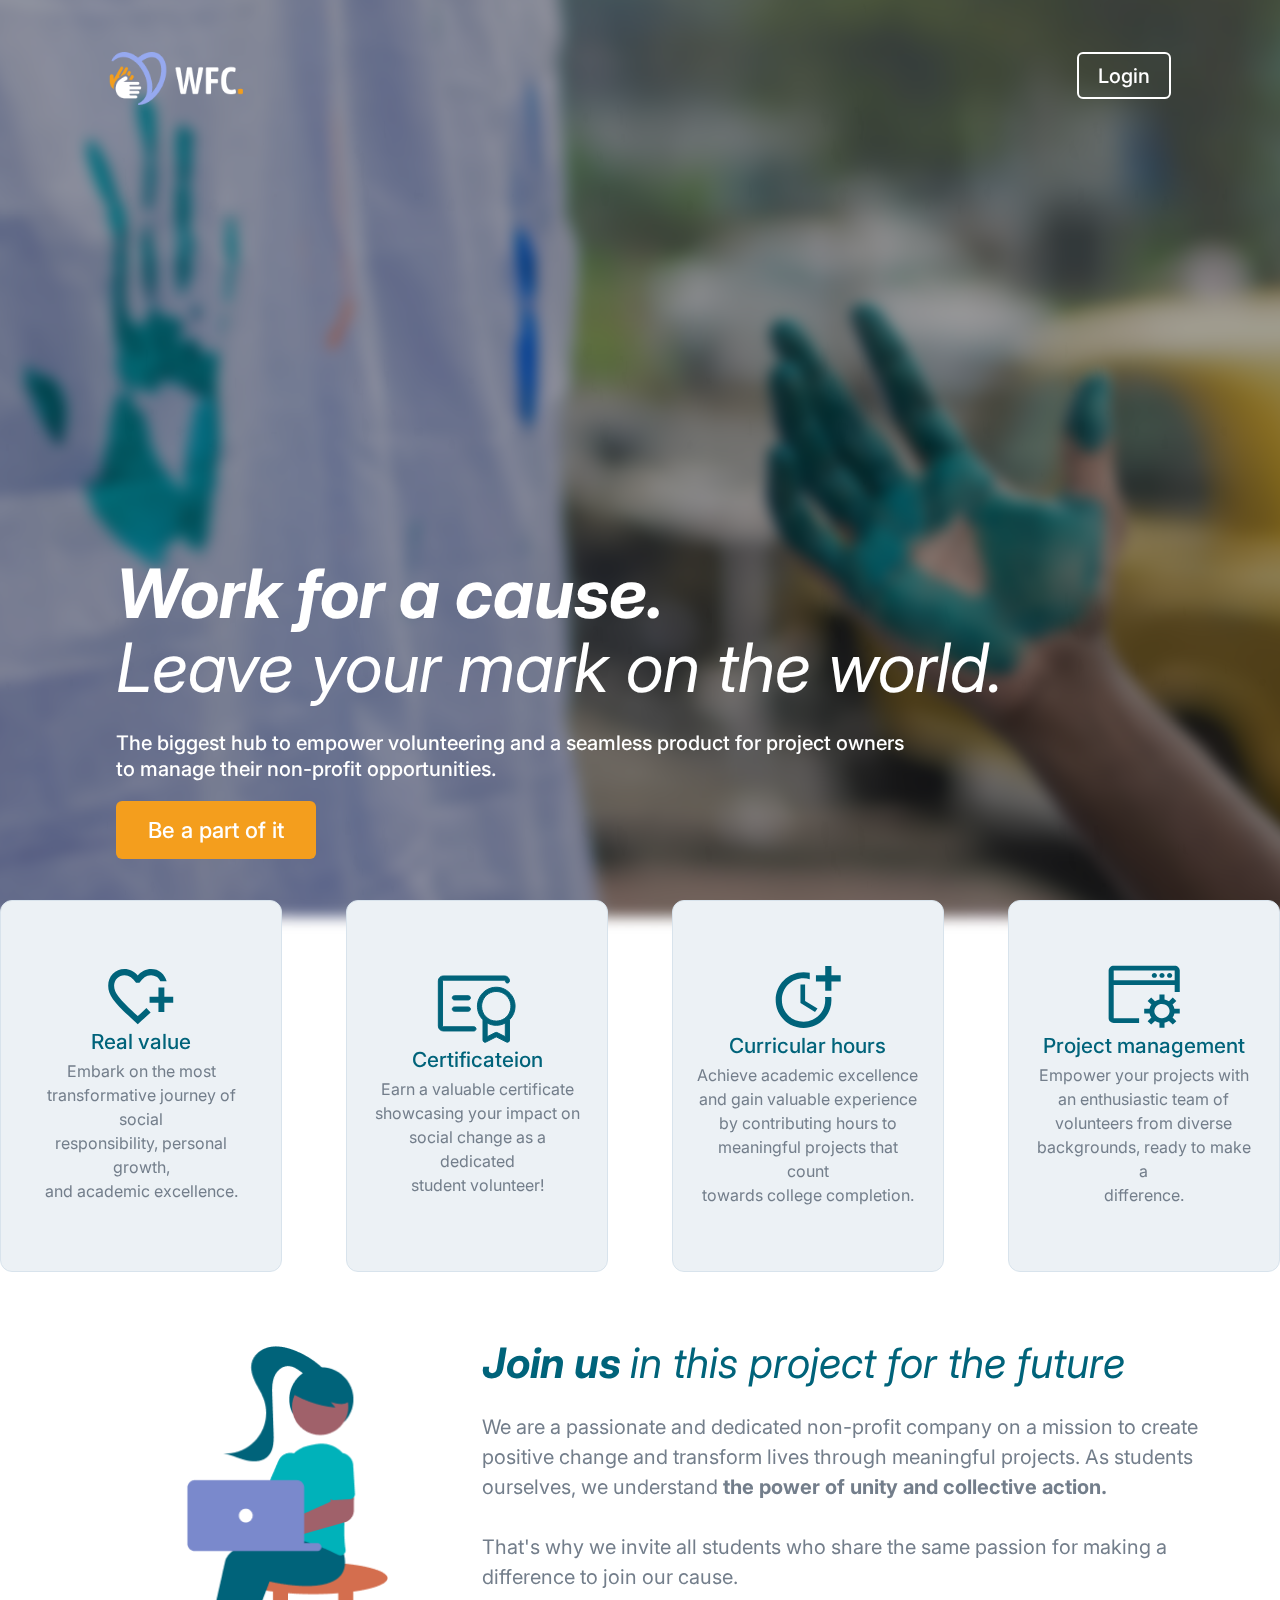
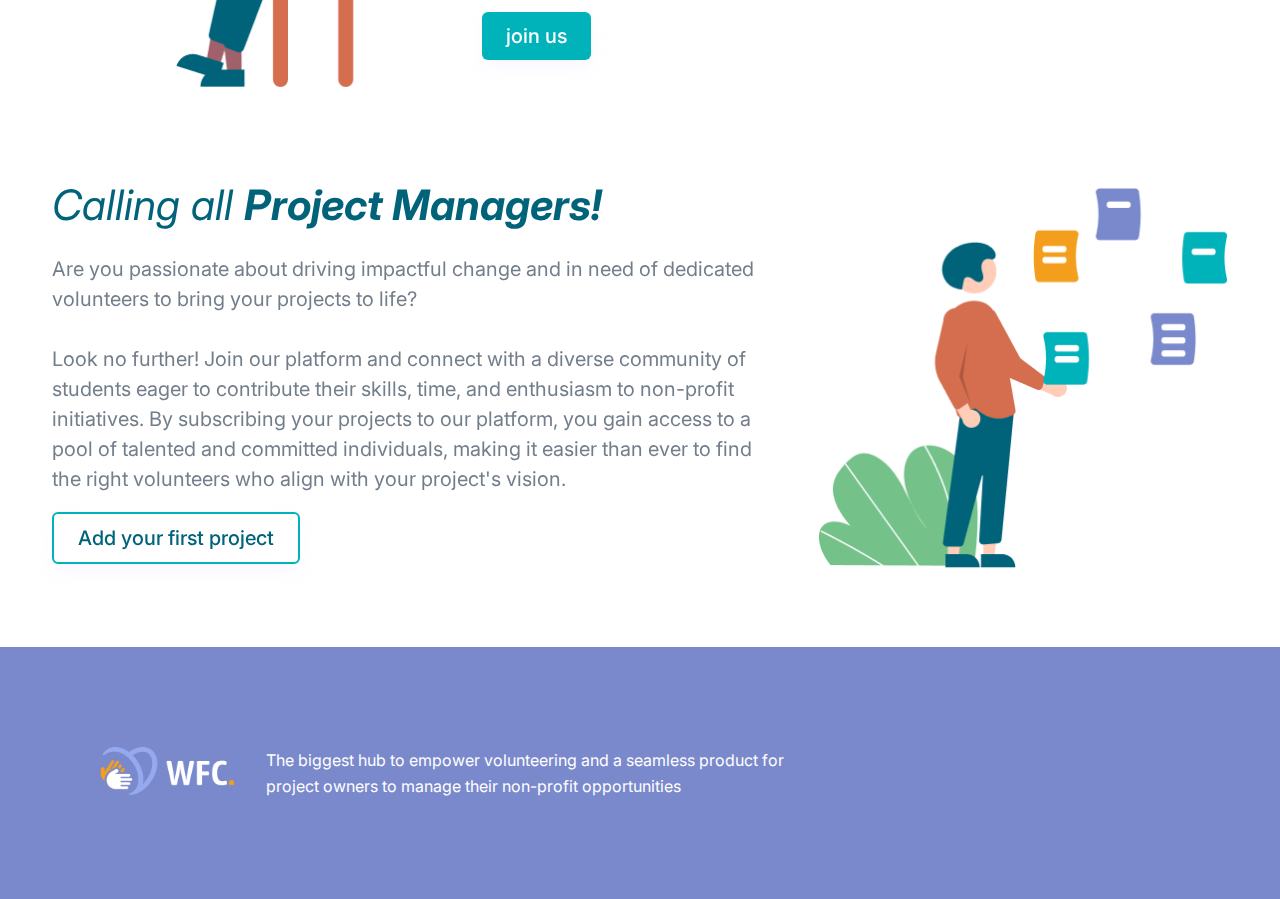
==== commit 8aab976d: "Login Responsividade" ====
--- a/index.html
+++ b/index.html
@@ -6,7 +6,7 @@
     <title>Landing Page</title>
 
     <!-- links -->
-    <link rel="stylesheet" href="styles/landing-page/vars.css">
+    <link rel="stylesheet" href="styles/vars.css">
     <link rel="stylesheet" href="styles/landing-page/footer.css">
     <link rel="stylesheet" href="styles/landing-page/header.css">
     <link rel="stylesheet" href="styles/landing-page/main.css">
--- a/styles/vars.css
+++ b/styles/vars.css
@@ -0,0 +1,11 @@
+:root {
+  --color-one: #FFFFFF;
+  --color-two: #ECF1F5;
+  --color-three: #D8E3EC;
+  --color-four: #00637A;
+  --color-five: #737E8B;
+  --color-six: #F49E1D;
+  --color-seven: #7A89CC;
+  --color-eigth: #00B2BA;
+  --color-nine: #6B8898;
+}
--- a/styles/landing-page/media-queries.css
+++ b/styles/landing-page/media-queries.css
@@ -345,4 +345,26 @@
         background-position: -110px 650px;
     }
     
-}+}
+
+/* General */
+html, body {
+    margin: 0;
+    padding: 0;
+  }
+
+body::before {
+    content: "";
+    position: fixed;
+    filter: brightness(65%) blur(6px);
+    top: 0;
+    left: 0;
+    width: 100%;
+    height: 100%;
+    transform: scale(1.05);
+    background-image: url("../imgs/christy-jacob-Mh-R3YrrHT8-unsplash\ 1.png");
+    background-attachment: fixed;
+    background-size: cover;
+    background-position: center;
+    z-index: -1;
+  }